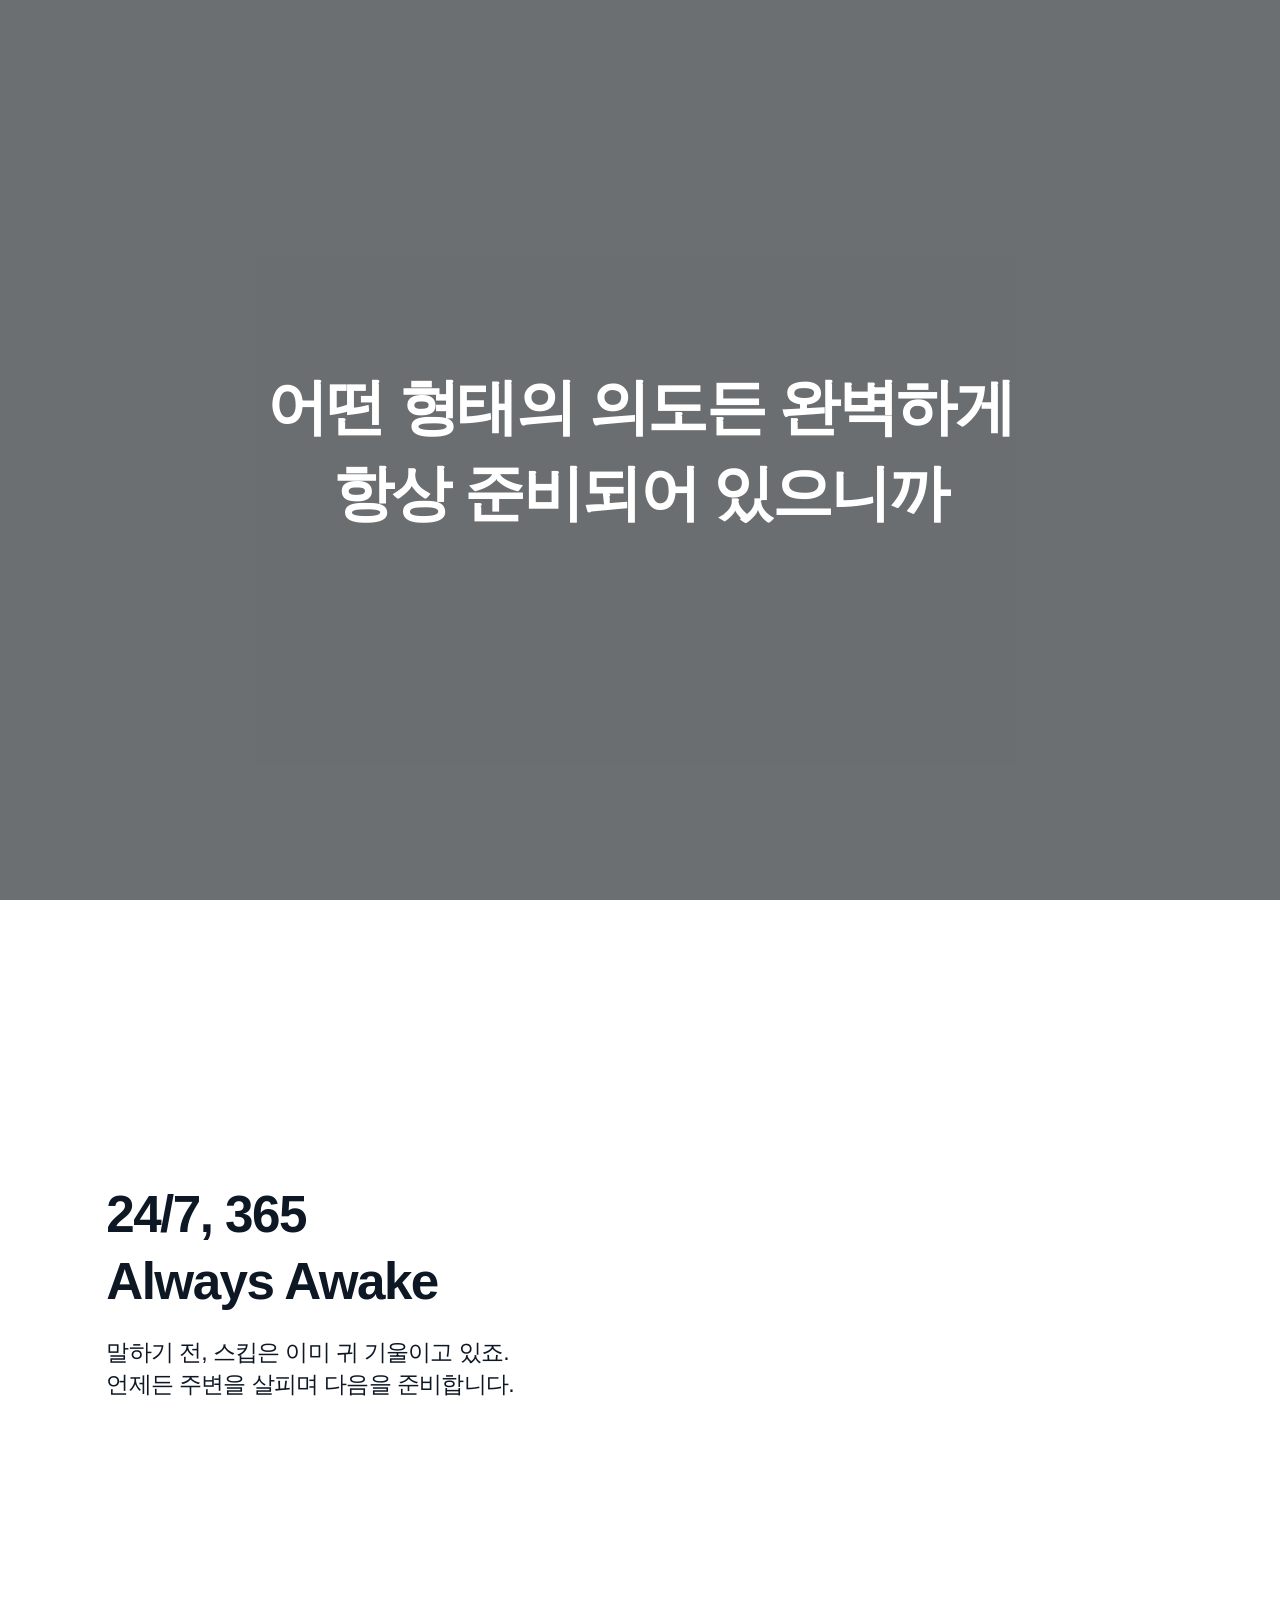
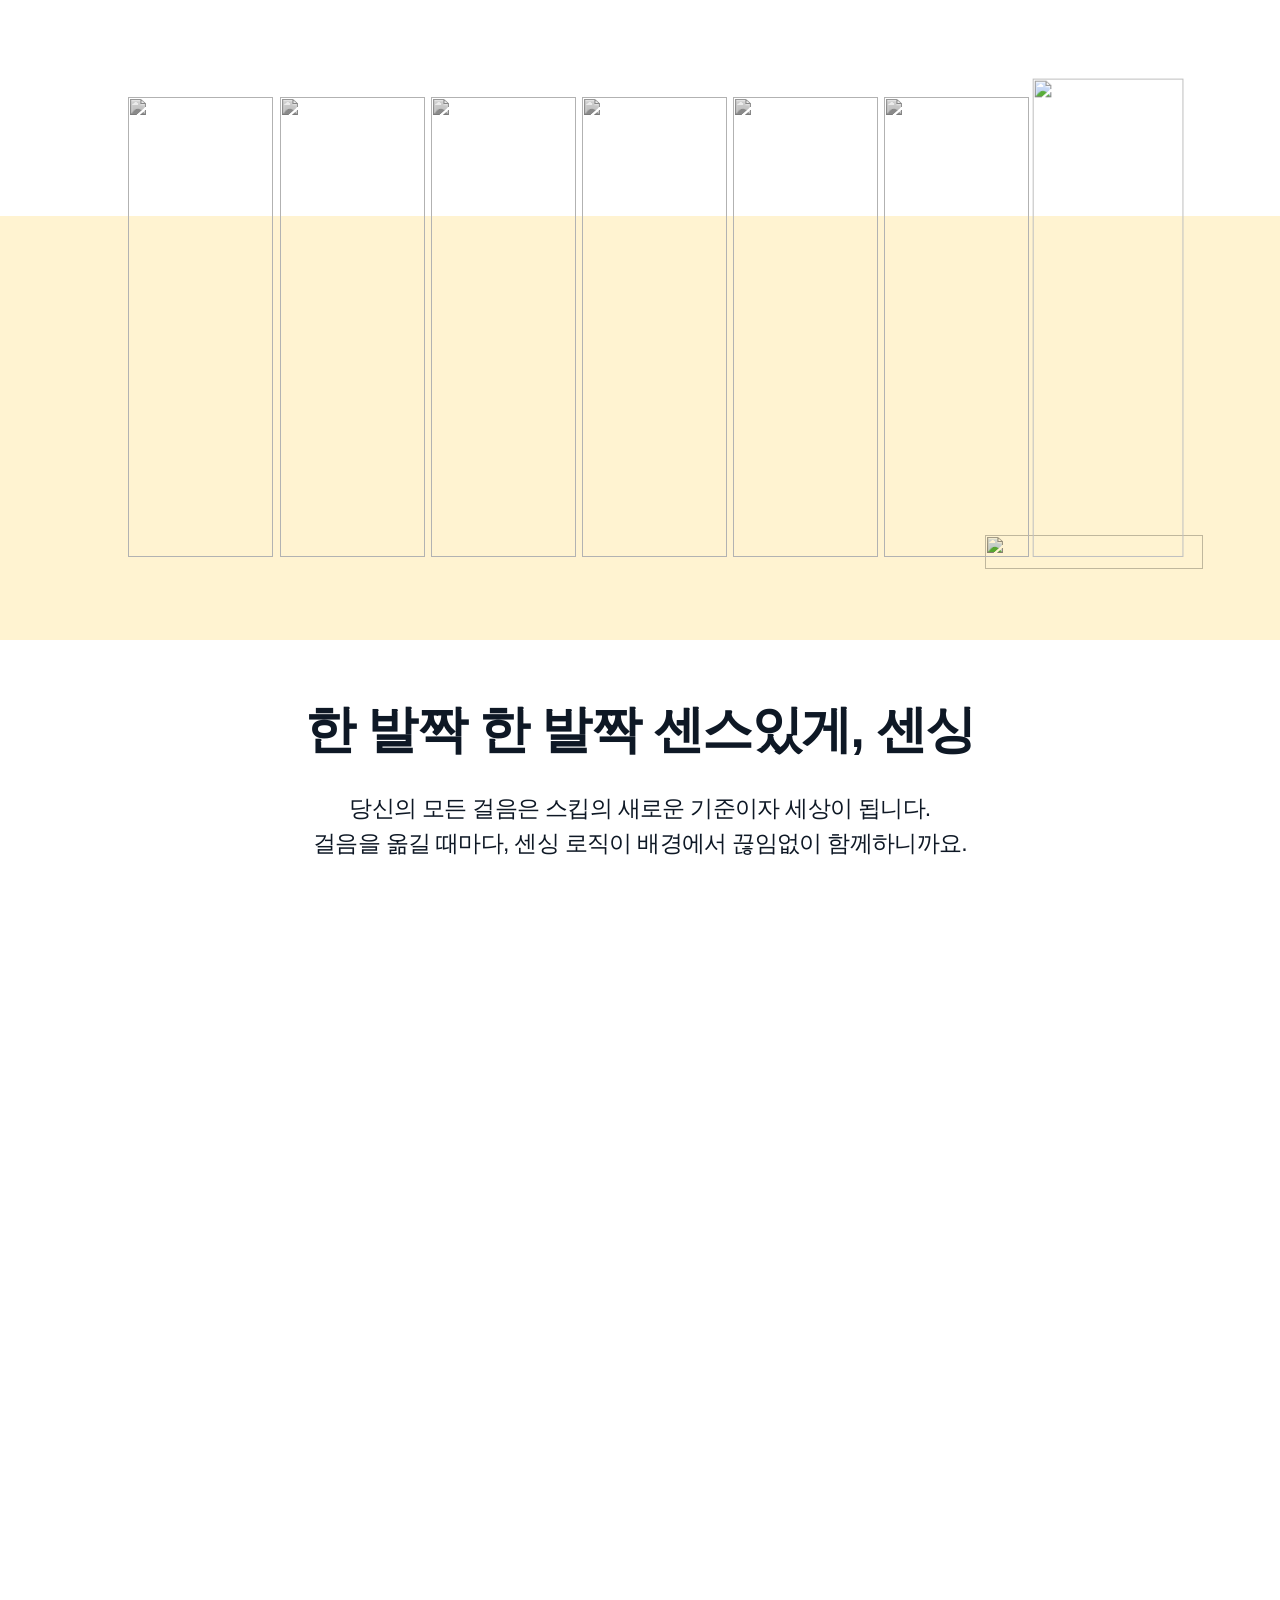
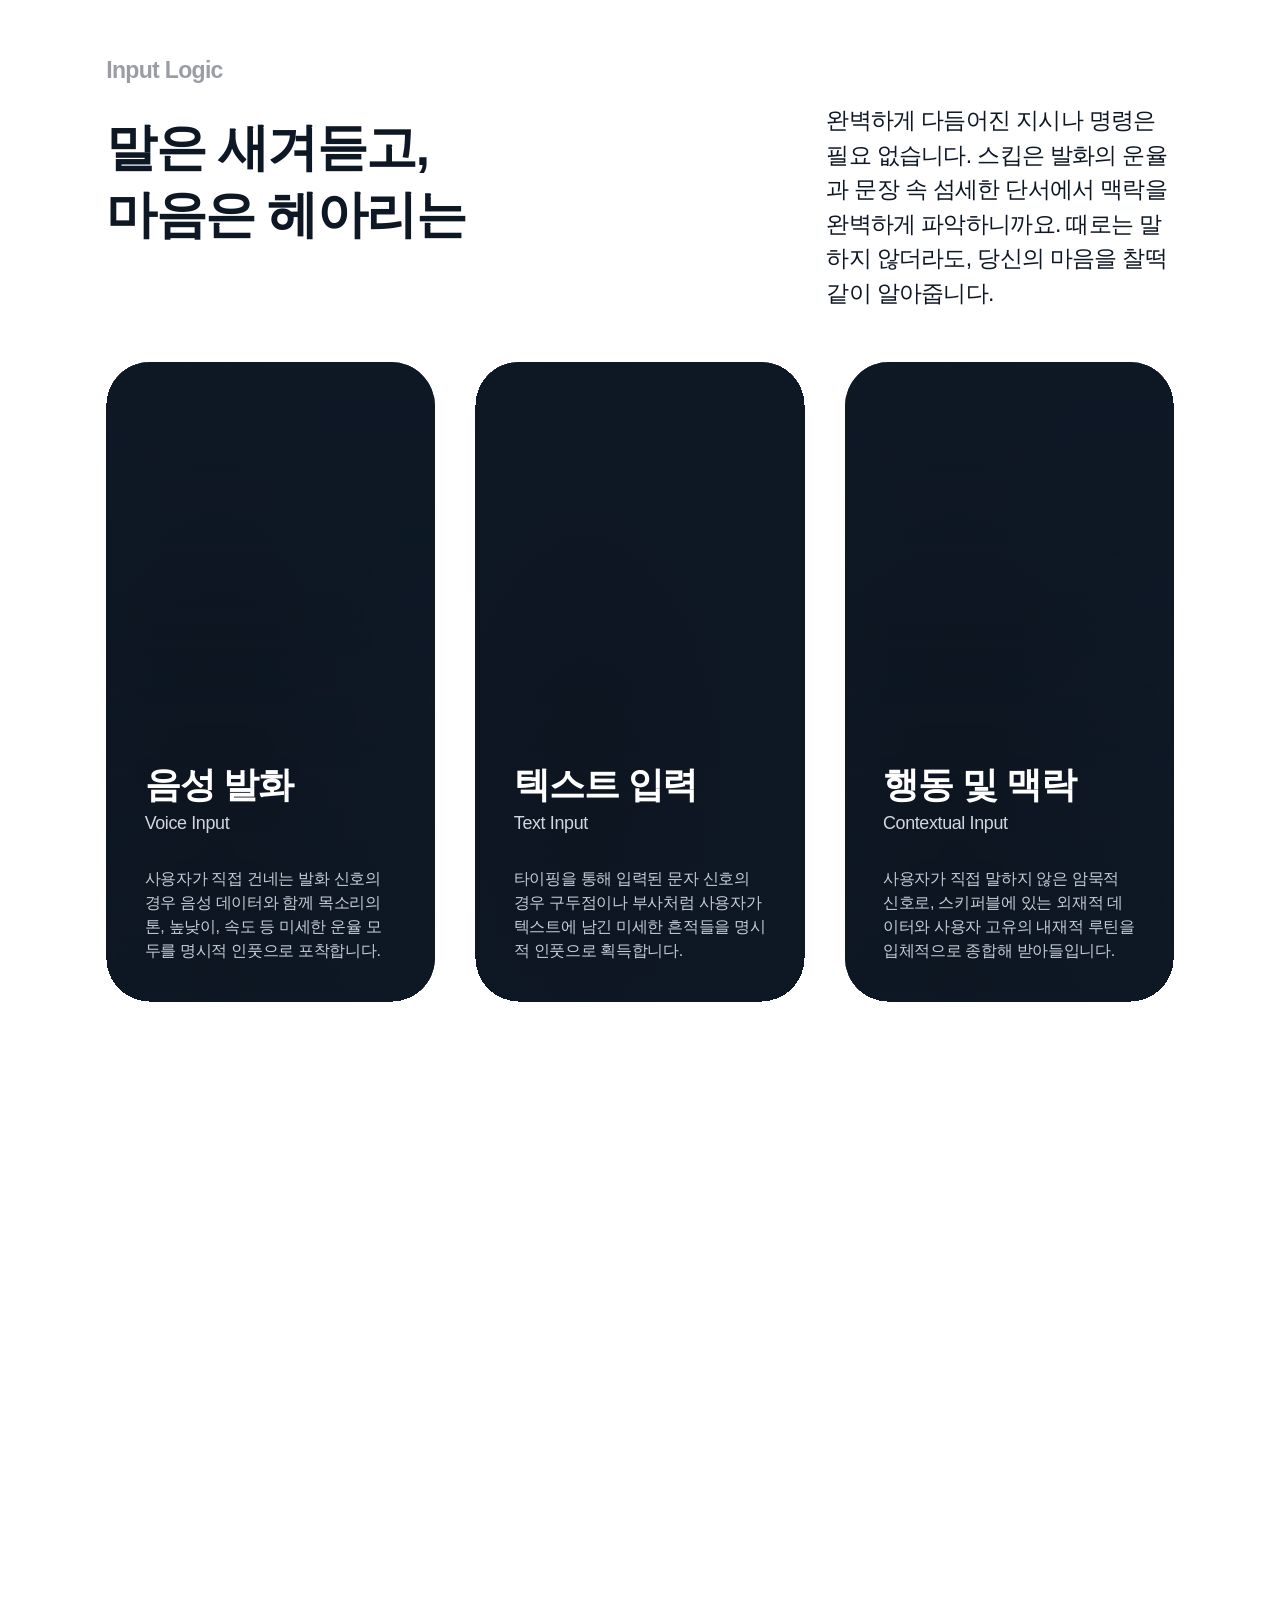
==== public/pages/saegyeodeutda.html @ e069c17d "Make footer headline semibold" ====
<!DOCTYPE html>
<html lang="ko">
<head>
  <meta charset="UTF-8" />
  <meta name="viewport" content="width=device-width, initial-scale=1.0" />
  <title>새겨듣다 — Skeep Intelligence System™</title>
  <link href="https://cdn.jsdelivr.net/npm/pretendard@1.3.9/dist/web/static/pretendard.css" rel="stylesheet" />
  <link href="https://fonts.googleapis.com/css2?family=Bebas+Neue&display=swap" rel="stylesheet" />
  <style>
    *, *::before, *::after { margin: 0; padding: 0; box-sizing: border-box; }
    html { scroll-behavior: smooth; }
    body {
      --edge-padding: clamp(24px, 8.3vw, 160px);
      background: #fff; color: #0e1825;
      font-family: 'Pretendard', 'Apple SD Gothic Neo', sans-serif;
      -webkit-font-smoothing: antialiased; overflow-x: hidden;
    }
    p { margin: 0; }

    .fi { opacity: 0; transform: translateY(28px); transition: opacity .65s ease, transform .65s ease; }
    .fi.vis { opacity: 1; transform: none; }
    .d1{transition-delay:.08s}.d2{transition-delay:.16s}.d3{transition-delay:.24s}
    .d4{transition-delay:.32s}.d5{transition-delay:.40s}.d6{transition-delay:.48s}
    .dd2{transition-delay:.30s}.dd3{transition-delay:.60s}

    /* ── SENSING DETAIL ── */
    .sd-section {
      width: 100%;
      padding: clamp(56px, 8vw, 116px) var(--edge-padding);
      background: #fff;
    }
    .sd-section.sd-bg-grad {
      background: #fff;
    }
    .sd-section.sd-bg-deep {
      background: #fff;
    }
    .sd-card-section {
      padding-top: clamp(56px, 8vw, 116px);
      padding-bottom: clamp(56px, 8vw, 116px);
    }
    /* The summary text section right above already has its own bottom
       padding, so stacking this section's top padding on top of it left an
       oversized gap between the description and the cards. Collapse both
       into a single, smaller controlled gap instead. */
    .sd-bg-grad + .sd-card-section {
      padding-top: 0;
    }
    .sd-bg-grad:has(+ .sd-card-section) {
      padding-bottom: clamp(32px, 4vw, 64px);
    }
    .sd-hero + .sd-section {
      margin-top: 180px;
    }
    .sd-hero {
      height: 100vh;
      position: relative;
      display: flex;
      align-items: center;
      justify-content: center;
      text-align: center;
      overflow: hidden;
    }
    .sd-hero-bg {
      position: absolute;
      inset: 0;
      z-index: 0;
      overflow: hidden;
      /* fill the viewport responsively (cover) with a matching grey fallback */
      background-color: #b9bec3;
      background-image: url("assets/sensing-hero-people-3.png");
      background-size: cover;
      background-position: center center;
      background-repeat: no-repeat;
    }
    .sd-hero-bg video {
      position: absolute;
      inset: 0;
      width: 100%;
      height: 100%;
      object-fit: cover;
      opacity: 0;
      transform: scale(1.08);
      transition: opacity 1.1s ease, transform 1.4s ease-out;
    }
    .sd-hero-bg video.active {
      opacity: 1;
      transform: scale(1);
    }
    .sd-hero-dim {
      position: absolute;
      inset: 0;
      background: rgba(0, 0, 0, 0.42);
      z-index: 1;
    }
    .sd-hero h1 {
      position: relative;
      z-index: 2;
      font-size: clamp(32px,4.8vw,72px);
      font-weight: 600;
      line-height: 1.4;
      letter-spacing: -0.04em;
      max-width: 1220px;
      word-break: keep-all;
      color: #ffffff;
    }
    .sd-intro {
      display: flex;
      flex-direction: column;
      gap: 52px;
    }
    .sd-copy-block {
      display: flex;
      flex-direction: column;
      gap: clamp(12px, 1.6vw, 28px);
      max-width: 760px;
    }
    .sd-title {
      font-size: clamp(24px,4vw,54px);
      font-weight: 600;
      line-height: 1.3;
      letter-spacing: -0.03em;
    }
    .sd-body {
      font-size: clamp(14px,1.8vw,24px);
      font-weight: 400;
      line-height: 1.4;
      letter-spacing: -0.03em;
      color: #0e1825;
    }
    .sd-pill-row {
      width: 100%;
    }
    .sd-pill-row video {
      width: 100%;
      height: auto;
      display: block;
    }
    .sd-pink { color: #ff076a; }
    .sd-sensing-scene {
      height: 800vh;
      position: relative;
      background: #fff;
      padding: 0;
      margin-top: 180px;
    }
    .sd-sensing-sticky {
      position: sticky;
      top: 0;
      height: 100vh;
      overflow: hidden;
      --sd-sensing-graphic-size: clamp(220px, 32vw, 370px);
    }
    .sd-sensing-layer {
      position: absolute;
      inset: 0;
      display: flex;
      align-items: center;
      justify-content: space-between;
      padding: 0 clamp(24px, 5.4vw, 96px);
      gap: clamp(24px, 4vw, 72px);
      transition:
        opacity .76s cubic-bezier(.22, 1, .36, 1),
        transform .86s cubic-bezier(.22, 1, .36, 1);
      will-change: opacity, transform;
    }
    .sd-sensing-primary {
      transition:
        opacity 1s ease,
        transform .86s cubic-bezier(.22, 1, .36, 1);
    }
    .sd-sensing-primary {
      opacity: 0;   /* revealed with a fade once the section scrolls into view (JS) */
    }
    .sd-sensing-detail {
      opacity: 0;
      transform: translateY(42px);
      background: linear-gradient(180deg, #fff 0%, #F4F8FC 100%);
    }
    .sd-sensing-detail .sd-two-col {
      width: 100%;
      align-items: center;
      flex-direction: row;
      min-width: 0;
    }
    .sd-sensing-detail .sd-visual-round,
    .sd-sensing-detail .sd-text-right h2,
    .sd-sensing-detail .sd-text-right p {
      opacity: 0;
      will-change: opacity, transform;
    }
    .sd-compass {
      width: var(--sd-sensing-graphic-size);
      height: var(--sd-sensing-graphic-size);
      max-height: min(60vh, var(--sd-sensing-graphic-size));
      object-fit: contain;
      flex: 0 1 var(--sd-sensing-graphic-size);
      min-width: 0;
      transform-origin: center center;
      transition:
        opacity .82s cubic-bezier(.22, 1, .36, 1),
        transform 1.35s cubic-bezier(.16, 1, .3, 1),
        scale .72s cubic-bezier(.22, 1, .36, 1);
      will-change: opacity, transform, scale;
    }
    .sd-sensing-text {
      flex: 1 1 0;
      max-width: 1047px;
      min-width: 0;
      display: flex;
      flex-direction: column;
      align-items: flex-end;
      text-align: right;
      padding-left: 0;
      transition: transform .72s cubic-bezier(.22, 1, .36, 1);
      will-change: transform;
    }
    .sd-sensing-title {
      font-size: clamp(32px,4.8vw,72px);
      line-height: 1.4;
      font-weight: 600;
      letter-spacing: -0.04em;
      white-space: nowrap;
      max-width: 100%;
      color: #0e1825;
      transition:
        font-size .72s cubic-bezier(.22, 1, .36, 1),
        color .72s cubic-bezier(.22, 1, .36, 1);
      will-change: font-size;
    }
    .sd-caption-scroll {
      font-size: clamp(22px,3.6vw,48px);
      line-height: 1.4;
      font-weight: 600;
      letter-spacing: -0.03em;
      color: #0e1825;
      opacity: 0;
      transform: translateY(16px);
      margin-top: 34px;
      white-space: nowrap;
      transition:
        opacity .72s cubic-bezier(.22, 1, .36, 1),
        transform .72s cubic-bezier(.22, 1, .36, 1);
      will-change: opacity, transform;
    }
    .sd-scroll-cards {
      display: flex;
      align-items: center;
      align-self: stretch;
      justify-content: flex-end;
      gap: clamp(12px, 1.6vw, 28px);
      margin-top: clamp(28px, 4vw, 58px);
      opacity: 0;
      transform: translateY(28px);
      transition:
        opacity .72s cubic-bezier(.22, 1, .36, 1),
        transform .72s cubic-bezier(.22, 1, .36, 1);
      will-change: opacity, transform;
    }
    .sd-scroll-card {
      flex: 0 1 296px;
      min-width: 0;
      height: clamp(96px, 10.4vw, 142px);
      border-radius: clamp(14px, 1.5vw, 22.4px);
      padding: clamp(14px, 1.8vw, 24px);
      background: #ebf0f5;
    }
    .sd-scroll-card p {
      font-size: clamp(13px, 1.6vw, 23.333px);
      font-weight: 600;
      line-height: 1.3;
      letter-spacing: -1.1667px;
      background: linear-gradient(180deg, #3b0018 0%, #4b5869 100%);
      -webkit-background-clip: text;
      -webkit-text-fill-color: transparent;
      background-clip: text;
      margin: 0;
    }
    .sd-two-col {
      display: flex;
      align-items: flex-start;
      justify-content: space-between;
      gap: clamp(48px, 7vw, 120px);
    }
    .sd-visual-round {
      width: var(--sd-sensing-graphic-size);
      height: var(--sd-sensing-graphic-size);
      object-fit: contain;
      flex-shrink: 0;
    }
    .sd-orbit-visual {
      position: relative;
      width: var(--sd-sensing-graphic-size);
      height: var(--sd-sensing-graphic-size);
      flex: 0 1 var(--sd-sensing-graphic-size);
      min-width: 0;
      transition: transform .9s cubic-bezier(.22, 1, .36, 1);
      will-change: transform;
    }
    .sd-orbit-visual img {
      width: 100%;
      height: 100%;
      object-fit: contain;
      transform-origin: center center;
      transition:
        opacity .82s cubic-bezier(.22, 1, .36, 1),
        transform 1.35s cubic-bezier(.16, 1, .3, 1);
      will-change: opacity, transform;
    }
    .sd-orbit-radar,
    .sd-orbit-main-clock {
      position: absolute;
      inset: 0;
    }
    .sd-orbit-main-clock {
      opacity: 0;
    }
    .sd-orbit-trail {
      position: absolute;
      inset: 0;
      opacity: 0;
      transition: opacity .95s cubic-bezier(.22, 1, .36, 1);
      will-change: opacity, transform;
    }
    .sd-orbit-trail img {
      position: absolute;
      inset: 0;
    }
    .sd-text-right {
      flex: 1 1 0;
      max-width: 1047px;
      min-width: 0;
      text-align: right;
      display: flex;
      flex-direction: column;
      gap: clamp(12px, 1.6vw, 28px);
      will-change: transform;
    }
    .sd-text-right h2 {
      font-size: clamp(24px,4vw,54px);
      font-weight: 600;
      line-height: 1.3;
      letter-spacing: -0.03em;
      transition:
        opacity .62s cubic-bezier(.22, 1, .36, 1),
        transform .62s cubic-bezier(.22, 1, .36, 1);
    }
    .sd-text-right p:not(.sd-scene-eyebrow) {
      font-size: clamp(14px,1.8vw,24px);
      line-height: 1.5;
      letter-spacing: -0.03em;
      transition:
        opacity .62s cubic-bezier(.22, 1, .36, 1),
        transform .62s cubic-bezier(.22, 1, .36, 1);
    }
    .sd-clock-row {
      display: flex;
      align-items: center;
      justify-content: space-between;
      gap: 40px;
    }
    .sd-clock-row img {
      width: var(--sd-sensing-graphic-size);
      height: var(--sd-sensing-graphic-size);
      object-fit: contain;
    }
    .sd-clock-row img:nth-child(2) { opacity: .8; }
    .sd-clock-row img:nth-child(3) { opacity: .6; }
    .sd-clock-row img:nth-child(4) { opacity: .4; }
    .sd-tick {
      display: flex;
      align-items: center;
      justify-content: space-between;
      gap: 64px;
      width: calc(100% - 240px);
      opacity: 0;
      transform: translateY(72px);
      transition:
        opacity .72s cubic-bezier(.22, 1, .36, 1),
        transform .82s cubic-bezier(.22, 1, .36, 1);
      will-change: opacity, transform;
    }
    .sd-tick h2 {
      font-size: clamp(32px,4.8vw,72px);
      font-weight: 600;
      line-height: 1.4;
      letter-spacing: -0.04em;
      white-space: nowrap;
      color: #0e1825;
    }
    .sd-tick h2 span { color: rgba(14, 24, 37, 0.26); }
    .sd-tick-left {
      display: flex;
      flex-direction: column;
      gap: 4px;
    }
    .sd-tick > p {
      max-width: 760px;
      text-align: right;
      font-size: clamp(14px,1.8vw,24px);
      line-height: 1.5;
      letter-spacing: -0.03em;
    }
    .sd-scene-eyebrow {
      font-size: clamp(32px, 4.5vw, 48px);
      font-weight: 600;
      line-height: 1.4;
      letter-spacing: -0.04em;
      color: rgb(216, 221, 226);
      transition:
        opacity .62s cubic-bezier(.22, 1, .36, 1),
        transform .62s cubic-bezier(.22, 1, .36, 1);
      will-change: opacity, transform;
    }
    .sd-sensing-tick {
      position: absolute;
      left: clamp(24px, 8.3vw, 120px);
      right: clamp(24px, 8.3vw, 120px);
      bottom: clamp(48px, 6.5vw, 96px);
    }
    .sd-walk-scene {
      height: 500vh;
      position: relative;
      background: #fff;
      margin-top: 160px;
      margin-bottom: 160px;
    }
    .sd-walk-sticky {
      position: sticky;
      top: 0;
      height: 100vh;
      display: flex;
      align-items: center;
      justify-content: center;
      background: #fff;
      overflow: hidden;
    }
    .sd-walk-content {
      display: flex;
      flex-direction: column;
      align-items: center;
      gap: 140px;
      width: 100%;
      position: relative;
      transition: gap .85s cubic-bezier(.22, 1, .36, 1);
    }
    .sd-walk-row {
      display: flex;
      align-items: flex-end;
      justify-content: center;
      width: min(calc(100% - 180px), 1800px);
      height: 460px;
      position: relative;
      gap: clamp(24px, 2.7vw, 56px);
      padding-inline: clamp(24px, 3vw, 56px);
      box-sizing: border-box;
      isolation: isolate;
    }
    /* full-bleed band behind the people; becomes a rounded blue card at the Input Logic step */
    .sd-walk-box {
      position: absolute;
      z-index: 0;
      left: 50%;
      bottom: -18%;
      transform: translateX(-50%);
      width: 100vw;
      height: 92%;
      background: #FFF3D1;
      border-radius: 0;
      pointer-events: none;
      transition: background .7s ease,
        width .85s cubic-bezier(.22, 1, .36, 1),
        height .85s cubic-bezier(.22, 1, .36, 1),
        bottom .85s cubic-bezier(.22, 1, .36, 1),
        left .85s cubic-bezier(.22, 1, .36, 1),
        border-radius .85s cubic-bezier(.22, 1, .36, 1),
        transform .85s cubic-bezier(.22, 1, .36, 1);
    }
    /* pink gradient sits on a crossfading ::after layer so the yellow→pink change
       eases in (CSS can't transition a gradient background directly) */
    .sd-walk-box::after {
      content: "";
      position: absolute;
      inset: 0;
      border-radius: inherit;
      background: linear-gradient(90deg, #FF0B6C 0%, #FF61A0 100%);
      opacity: 0;
      transition: opacity .8s ease;
      pointer-events: none;
    }
    .sd-walk-scene.is-pre-final .sd-walk-box::after,
    .sd-walk-scene.is-final .sd-walk-box::after {
      opacity: 1;
      transition-delay: .6s;
    }
    /* the row is slid right by translateX in .is-pre-final; center the box on the
       person + "Input Logic" group (which sits left-of-row-center) so it wraps them */
    .sd-walk-scene.is-pre-final .sd-walk-box,
    .sd-walk-scene.is-final .sd-walk-box {
      width: min(900px, 63vw);
      height: clamp(320px, 44vh, 460px);
      bottom: calc(50% - 95px);
      left: calc(50% - clamp(220px, 17.2vw, 340px));
      border-radius: clamp(24px, 2.5vw, 40px);
      transform: translate(-50%, 50%);
      transition-delay: .6s;
    }
    .sd-walk-person {
      flex: 0 1 clamp(145px, 9.5vw, 195px);
      width: clamp(145px, 9.5vw, 195px);
      min-width: 0;
      height: 100%;
      object-fit: contain;
      object-position: bottom center;
      overflow: visible;
      display: block;
      position: relative;
      z-index: 2;
      filter: grayscale(1) saturate(.12) brightness(.94) contrast(.96);
      opacity: 1;
      transition:
        filter 0.55s ease,
        transform .85s cubic-bezier(.22, 1, .36, 1),
        opacity .7s ease,
        left .85s cubic-bezier(.22, 1, .36, 1),
        top .85s cubic-bezier(.22, 1, .36, 1),
        width .85s cubic-bezier(.22, 1, .36, 1),
        height .85s cubic-bezier(.22, 1, .36, 1);
      transform-origin: bottom center;
    }
    .sd-walk-scene.is-final .sd-walk-content {
      gap: 0;
    }
    .sd-walk-scene.is-final .sd-walk-row {
      width: 100%;
      height: 100vh;
      padding-inline: 0;
      gap: 0;
      align-items: center;
    }
    .sd-walk-scene.is-pre-final .sd-walk-person:not(.is-walk-final-person) {
      opacity: 0;
      transform: scale(.98);
      pointer-events: none;
    }
    .sd-walk-scene.is-final .sd-walk-person:not(.is-walk-final-person) {
      opacity: 0;
      transform: translateY(12px) scale(.98);
      pointer-events: none;
    }
    .sd-walk-scene.is-final .sd-walk-person.is-walk-final-person {
      position: absolute;
      left: calc(50% - clamp(300px, 21vw, 440px));
      top: 50%;
      width: clamp(92px, 7.2vw, 148px);
      height: auto;
      opacity: 1;
      filter: grayscale(0);
      transform: translate(-50%, -50%) scale(1) !important;
    }
    .sd-walk-shadow {
      position: absolute;
      bottom: -12px;
      width: 218px;
      height: 34px;
      z-index: 1;
      mix-blend-mode: multiply;
      pointer-events: none;
      transition: left 0.35s ease, opacity .55s ease;
      transform: translateX(-50%);
    }
    .sd-walk-scene.is-final .sd-walk-shadow {
      opacity: 0;
    }
    .sd-walk-scene.is-pre-final .sd-walk-shadow {
      opacity: 0;
    }
    .sd-walk-caption {
      text-align: center;
      padding-top: 0;
      transition: opacity .55s ease, transform .55s ease;
    }
    .sd-walk-scene.is-pre-final .sd-walk-caption {
      opacity: 0;
      transform: none;
      pointer-events: none;
    }
    .sd-walk-scene.is-final .sd-walk-caption {
      position: absolute;
      opacity: 0;
      transform: none;
      pointer-events: none;
    }
    .sd-walk-final-title {
      position: absolute;
      left: calc(50% - clamp(460px, 23vw, 640px));
      top: calc(50% + 80px);
      transform: translateY(-50%) translateX(32px);
      display: block;
      opacity: 0;
      font-size: clamp(56px, 6.1vw, 120px);
      line-height: 1.05;
      font-weight: 500;
      letter-spacing: -0.05em;
      color: #fff;
      white-space: nowrap;
      pointer-events: none;
      transition: opacity .85s ease, transform .85s cubic-bezier(.22, 1, .36, 1);
    }
    .sd-walk-scene.is-final-moving .sd-walk-content,
    .sd-walk-scene.is-final .sd-walk-content {
      gap: 0;
    }
    .sd-walk-scene.is-final-moving .sd-walk-row,
    .sd-walk-scene.is-final .sd-walk-row {
      width: 100%;
      height: 100vh;
      padding-inline: 0;
      gap: 0;
      align-items: center;
    }
    .sd-walk-scene.is-final-moving .sd-walk-person:not(.is-walk-final-person) {
      opacity: 0;
      transform: scale(.98);
      pointer-events: none;
    }
    .sd-walk-scene.is-pre-final .sd-walk-final-title {
      opacity: 1;
      transform: translateY(-50%) translateX(0);
      transition-delay: .7s;
    }
    /* final: slide the whole person + "Input Logic" group to screen center */
    .sd-walk-scene.is-pre-final .sd-walk-row {
      transform: translateX(clamp(200px, 17vw, 340px));
      transition-delay: .6s;
    }
    .sd-walk-row { transition: transform .9s cubic-bezier(.22, 1, .36, 1); }
    @media (max-width: 900px) {
      .sd-walk-content { gap: 92px; }
      .sd-walk-row {
        width: min(calc(100% - 56px), 1200px);
        height: 360px;
        gap: 12px;
        padding-inline: 14px;
      }
      .sd-walk-person {
        flex-basis: clamp(72px, 11.5vw, 104px);
        width: clamp(72px, 11.5vw, 104px);
      }
      .sd-walk-scene.is-final .sd-walk-person.is-walk-final-person {
        left: calc(50% - clamp(150px, 24vw, 230px));
        width: clamp(74px, 10vw, 104px);
      }
      .sd-walk-final-title {
        left: calc(50% - clamp(50px, 7vw, 86px));
        font-size: clamp(44px, 9vw, 78px);
      }
    }
    .sd-walk-caption h2 {
      font-size: clamp(24px,4vw,54px);
      line-height: 1.3;
      font-weight: 600;
      letter-spacing: -0.03em;
    }
    .sd-walk-caption p {
      margin-top: 28px;
      font-size: clamp(14px,1.8vw,24px);
      line-height: 1.5;
      letter-spacing: -0.03em;
    }
    .sd-input-summary {
      display: grid;
      grid-template-columns: 365px 1fr;
      gap: 355px;
      align-items: start;
    }
    .sd-input-title-stack {
      display: flex;
      flex-direction: column;
      gap: 28px;
    }
    .sd-input-kicker {
      font-size: clamp(18px,2.2vw,32px);
      line-height: 1.3;
      font-weight: 600;
      letter-spacing: -0.03em;
      color: rgba(14, 24, 37, .42);
    }
    .sd-input-summary h2 {
      font-size: clamp(24px,4vw,54px);
      line-height: 1.3;
      letter-spacing: -0.03em; font-weight: 600;}
    .sd-input-summary p {
      font-size: clamp(14px,1.8vw,24px);
      line-height: 1.5;
      letter-spacing: -0.03em;
      margin-top: clamp(42px, 4.8vw, 86px);
    }
    .sd-input-summary > p {
      margin-top: clamp(112px, 7vw, 150px);
    }
    .sd-card-list {
      display: grid;
      grid-template-columns: repeat(3, 1fr);
      gap: 40px;
      height: 640px;
      align-items: stretch;
    }
    .sd-info-card {
      border-radius: 44px;
      overflow: hidden;
      position: relative;
      background: #0E1825;
      height: 100%;
      isolation: isolate;
      transform: translateZ(0);
      clip-path: inset(0 round 44px);
    }
    .sd-card-img {
      position: absolute;
      inset: -2px;
      overflow: hidden;
      border-radius: inherit;
      z-index: 0;
    }
    .sd-card-img img {
      display: block;
      width: 100%;
      height: 100%;
      object-fit: cover;
      object-position: center center;
      transform: scale(1.035);
    }
    .sd-info-card:nth-child(1) .sd-card-img img { object-position: 66% center; }
    .sd-info-card:nth-child(3) .sd-card-img img { object-position: 54% center; }
    .sd-card-img::after {
      content: "";
      position: absolute;
      inset: 0;
      pointer-events: none;
      background:
        linear-gradient(180deg, rgba(14, 24, 37, .76) 0%, rgba(14, 24, 37, .64) 42%, rgba(14, 24, 37, .88) 100%),
        radial-gradient(ellipse at 34% 88%, rgba(0, 0, 0, .62) 0%, rgba(0, 0, 0, .30) 35%, rgba(0, 0, 0, 0) 76%);
    }
    .sd-card-glow {
      position: absolute;
      left: -20%;
      bottom: -25%;
      width: 100%;
      height: 100%;
      background: radial-gradient(circle, rgba(255,7,106,.55) 0%, rgba(255,7,106,0) 70%);
      pointer-events: none;
      z-index: 1;
      display: none;
    }
    .sd-card-text {
      position: absolute;
      left: 0;
      right: 0;
      bottom: 0;
      padding: clamp(20px, 3vw, 40px);
      display: flex;
      flex-direction: column;
      gap: clamp(16px, 2.5vw, 40px);
      z-index: 2;
    }
    .sd-card-text h3 {
      margin: 0;
      font-size: clamp(20px,2.85vw,52px);
      line-height: 1.3;
      font-weight: 600;
      letter-spacing: -0.03em;
      color: #fff;
    }
    .sd-card-text h3 span {
      display: block;
      font-size: clamp(12px,1.4vw,24px);
      font-weight: 500;
      color: #D0D7E0;
      letter-spacing: -0.02em;
      margin-top: 4px;
    }
    .sd-card-text p {
      margin: 0;
      font-size: clamp(12px,1.25vw,21px);
      line-height: 1.5;
      font-weight: 500;
      color: #C4CCD7;
      letter-spacing: -0.02em;
    }
    .input-hero-scroll {
      position: relative;
      height: 150vh;
      margin-top: clamp(640px, 75vh, 1120px);
    }
    .sd-summary-hero {
      width: 100%;
      height: 100vh;
      padding: 0 var(--edge-padding);
      background: #F4F8FC;
      display: flex;
      flex-direction: column;
      align-items: center;
      justify-content: center;
      text-align: center;
      gap: clamp(12px, 1.6vw, 22px);
      overflow: hidden;
      position: sticky;
      top: 0;
    }
    .sd-summary-hero-video {
      position: absolute;
      inset: 0;
      width: 100%;
      height: 100%;
      object-fit: cover;
      z-index: 0;
      pointer-events: none;
    }
    .sd-summary-hero::before {
      content: "";
      position: absolute;
      left: 50%;
      top: 50%;
      z-index: 1;
      width: min(1080px, 78vw);
      height: min(420px, 42vh);
      border-radius: 50%;
      background: rgba(255, 255, 255, .72);
      filter: blur(76px);
      transform: translate(-50%, -50%);
      pointer-events: none;
    }
    .sd-summary-hero-label,
    .sd-summary-hero-body { position: relative; z-index: 2; }
    .sd-summary-hero.sd-summary-dissolve {
      opacity: 0;
      transform: none;
      transition: opacity 1s ease;
    }
    .sd-summary-hero.sd-summary-dissolve.vis {
      opacity: 1;
      transform: none;
    }
    .sd-summary-hero-label {
      color: rgba(14,24,37,.72);
      font-size: clamp(18px,2.2vw,32px);
      font-weight: 600;
      line-height: 1.3;
      letter-spacing: -0.03em;
    }
    .sd-summary-hero-body {
      display: flex;
      flex-direction: column;
      align-items: center;
      gap: clamp(16px, 2vw, 28px);
      max-width: 900px;
    }
    .sd-summary-hero h2 {
      color: #0e1825;
      font-size: clamp(28px,4.5vw,60px);
      font-weight: 700;
      line-height: 1.5;
      letter-spacing: -0.03em;
    }
    .sd-summary-hero p {
      color: rgba(14,24,37,.82);
      font-size: clamp(14px,1.8vw,24px);
      font-weight: 400;
      line-height: 1.5;
      letter-spacing: -0.03em;
      max-width: 620px;
    }
    .sd-flow-scroll {
      height: 270vh;
      margin: 160px 0;
      padding: 120px 0;
      position: relative;
      background: #fff;
    }
    .sd-flow-fadein { opacity: 0; transform: translateY(28px); transition: opacity .85s ease, transform .85s ease; }
    .sd-flow-fadein.vis { opacity: 1; transform: none; }
    .sd-flow-reveal-mark { position: absolute; top: 35vh; left: 0; width: 1px; height: 1px; pointer-events: none; }
    .sd-flow-panel {
      --sd-flow-scale: 1;
      --flow-blur: 0px;
      --flow-opacity: 1;
      --flow-break: 0;
      --flow-overlay: 0;
      --flow-pause: 0;
      --flow-active-opacity: 1;
      --flow-pause-blur: 0px;
      --flow-pause-in-blur: 12px;
      width: min(calc(100% - 80px), 1480px);
      height: calc(336px * var(--sd-flow-scale));
      margin: 0 auto;
      border-radius: 32px;
      background: #0E1825;
      transition: background .8s ease;
      position: sticky;
      top: 50%;
      transform: translateY(-50%);
      overflow: hidden;
    }
    .sd-flow-canvas {
      position: absolute;
      left: 0;
      top: 0;
      width: 1760px;
      height: 336px;
      transform: scale(var(--sd-flow-scale));
      transform-origin: top left;
      opacity: var(--flow-active-opacity);
      filter: blur(var(--flow-pause-blur));
      transition: opacity .28s ease, filter .28s ease;
      z-index: 1;
    }
    .sd-flow-side,
    .sd-flow-cards {
      position: relative;
      z-index: 1;
      filter: grayscale(var(--flow-break)) blur(var(--flow-blur)) contrast(calc(1 + var(--flow-break) * .35));
      opacity: var(--flow-opacity);
      will-change: filter, opacity;
      transition: filter .28s ease, opacity .28s ease;
    }
    .sd-flow-panel::after {
      content: "";
      position: absolute;
      inset: 0;
      border-radius: inherit;
      pointer-events: none;
      z-index: 2;
      opacity: var(--flow-overlay);
      background:
        linear-gradient(180deg, rgba(255,255,255,.08) 0%, rgba(255,255,255,.26) 100%),
        rgba(126, 130, 134, .46);
      backdrop-filter: grayscale(1) blur(18px);
      transition: opacity 1s ease;
    }
    .sd-flow-panel.is-flow-blurred {
      --flow-blur: 90px;
      --flow-opacity: .25;
      --flow-break: 1;
      --flow-overlay: .92;
      --flow-active-opacity: 0;
      --flow-pause-blur: 48px;
    }
    .sd-flow-panel.is-paused {
      --flow-pause: 1;
      --flow-active-opacity: 0;
      --flow-pause-blur: 16px;
      --flow-pause-in-blur: 0px;
    }
    .sd-flow-pause-state,
    .sd-flow-time-state {
      position: absolute;
      left: 0;
      top: 0;
      width: 1760px;
      height: 336px;
      z-index: 3;
      pointer-events: none;
      transform: scale(var(--sd-flow-scale));
      transform-origin: top left;
    }
    .sd-flow-pause-state {
      display: flex;
      align-items: center;
      justify-content: center;
      border-radius: 32px;
      background: #0E1825;
      opacity: var(--flow-pause);
      filter: blur(var(--flow-pause-in-blur));
      transition: opacity .45s ease, filter .45s ease;
    }
    .sd-flow-pause-mark {
      width: 104px;
      height: 122px;
      display: flex;
      gap: 32px;
      justify-content: center;
      align-items: stretch;
    }
    .sd-flow-pause-mark::before,
    .sd-flow-pause-mark::after {
      content: "";
      width: 36px;
      border-radius: 4px;
      background: #ff076a;
    }
    .sd-flow-time-state {
      display: flex;
      flex-direction: column;
      align-items: center;
      justify-content: center;
      gap: 150px;
      opacity: 0;
      transition: opacity .5s ease;
    }
    .sd-flow-time-inner {
      display: flex;
      align-items: center;
      gap: 78px;
      transform: translateY(70px) scale(.96);
      transition: transform .72s cubic-bezier(.22,1,.36,1), gap .72s cubic-bezier(.22,1,.36,1);
    }
    .sd-flow-panel.is-time-visible .sd-flow-pause-state {
      opacity: 0;
      filter: blur(10px);
    }
    .sd-flow-panel.is-time-visible {
      background: transparent;
    }
    .sd-flow-panel.is-time-visible::after {
      opacity: 0;
    }
    .sd-flow-panel.is-time-visible .sd-flow-time-state {
      opacity: 1;
      transition-delay: .28s;
    }
    .sd-flow-panel.is-time-visible .sd-flow-time-inner {
      transform: translateY(0) scale(1);
      transition-delay: .28s;
    }
    .sd-flow-time-avatar {
      width: 240px;
      height: 240px;
      flex: 0 0 auto;
      opacity: 1;
      transition: opacity .35s ease;
    }
    .sd-flow-time-card {
      width: 1180px;
      height: 240px;
      border-radius: 44px;
      background: #EBF0F5;
      display: flex;
      align-items: center;
      justify-content: center;
      overflow: hidden;
      position: relative;
      transition: width .72s cubic-bezier(.22,1,.36,1), background .72s ease;
    }
    .sd-flow-rest-copy,
    .sd-flow-card-logic-copy {
      position: absolute;
      inset: 0;
      display: flex;
      align-items: center;
    }
    .sd-flow-rest-copy {
      justify-content: center;
      margin: 0;
      font-size: 80px;
      line-height: 1.5;
      letter-spacing: -3.2px;
      font-weight: 700;
      white-space: nowrap;
      color: #000;
      opacity: 1;
      transform: translateY(0);
      transition: opacity .42s ease, transform .42s ease;
    }
    .sd-flow-card-logic-copy {
      justify-content: center;
      margin: 0;
      font-size: 80px;
      line-height: 1.5;
      letter-spacing: -3.2px;
      font-weight: 700;
      white-space: nowrap;
      color: #000;
      opacity: 0;
      transform: translateY(28px);
      transition: opacity .55s ease, transform .55s cubic-bezier(.22,1,.36,1);
    }
    .sd-flow-logic-copy {
      position: absolute;
      left: 0;
      bottom: 54px;
      width: 1760px;
      display: flex;
      align-items: center;
      justify-content: flex-end;
      box-sizing: border-box;
      padding-left: 90px;
      padding-right: 90px;
      opacity: 0;
      transform: translateY(48px);
      transition: opacity .55s ease, transform .55s cubic-bezier(.22,1,.36,1);
    }
    .sd-flow-logic-korean {
      margin: 0;
      font-size: 72px;
      line-height: 1.3;
      letter-spacing: -2.16px;
      font-weight: 600;
      color: #000;
      text-align: right;
      white-space: nowrap;
      transition: opacity .55s ease, transform .55s cubic-bezier(.22,1,.36,1);
    }
    .sd-flow-time-card .sd-flow-card-logic-copy,
    .sd-flow-logic-copy {
      display: none;
    }
    .sd-pause-logic-standalone {
      background: #fff;
      padding-top: clamp(40px, 5vw, 72px);
      padding-bottom: clamp(24px, 3vw, 44px);
    }
    .sd-pause-logic-row {
      display: flex;
      align-items: center;
      justify-content: space-between;
      gap: clamp(48px, 8vw, 160px);
      min-height: clamp(180px, 18vw, 260px);
    }
    .sd-summary-section {
      padding-top: clamp(24px, 3.5vw, 52px);
    }
    .sd-pause-logic-en {
      font-size: clamp(48px, 5.6vw, 60pt);
      line-height: 1.05;
      letter-spacing: -0.055em;
      font-weight: 700;
      color: #000;
      white-space: nowrap;
    }
    .sd-pause-logic-ko {
      font-size: clamp(36px, 4.2vw, 48pt);
      line-height: 1.28;
      letter-spacing: -0.045em;
      font-weight: 600;
      color: #000;
      text-align: right;
      white-space: nowrap;
    }
    @media (max-width: 900px) {
      .sd-pause-logic-row {
        flex-direction: column;
        align-items: flex-start;
      }
      .sd-pause-logic-ko {
        text-align: left;
      }
    }
    .sd-flow-panel.is-logic-visible .sd-flow-time-inner {
      position: absolute;
      left: 0;
      bottom: 54px;
      width: 1760px;
      gap: 0;
      transform: translateY(0) scale(1);
      display: flex;
    }
    .sd-flow-panel.is-logic-visible .sd-flow-time-avatar {
      width: 240px;
      opacity: 0;
    }
    .sd-flow-panel.is-logic-visible .sd-flow-time-card {
      width: 1760px;
      margin-left: -240px;
      background: transparent;
    }
    .sd-flow-panel.is-logic-visible .sd-flow-rest-copy {
      opacity: 0;
      transform: translateY(-24px);
    }
    .sd-flow-panel.is-logic-visible .sd-flow-card-logic-copy {
      opacity: 1;
      transform: translateY(0);
      justify-content: flex-start;
      box-sizing: border-box;
      padding-left: 90px;
    }
    .sd-flow-panel.is-logic-visible .sd-flow-logic-copy {
      opacity: 1;
      transform: translateY(0);
      transition-delay: .18s;
    }
    .sd-flow-side {
      position: absolute;
      left: 43px;
      top: 41px;
      width: 213px;
    }
    .sd-flow-side .label {
      color: #ff076a;
      font-size: 18px;
      line-height: 1.5;
      margin: 0 0 3px 5px;
      font-weight: 600;
      letter-spacing: -0.03em;
    }
    .sd-flow-side h3 {
      font-size: 40px;
      line-height: 1.2;
      letter-spacing: -0.03em;
      margin: 0 0 26px;
      font-weight: 700;
      color: #fff;
    }
    .sd-flow-side p {
      font-size: 20px;
      line-height: 1.5;
      letter-spacing: -0.03em;
      margin: 0;
      font-weight: 400;
      color: #fff;
    }
    .sd-flow-cards {
      position: absolute;
      left: 356px;
      top: 33.75px;
      width: 1362px;
      height: 322px;
      display: flex;
      gap: 25px;
    }
    .sd-flow-card {
      flex: 0 0 250px;
      width: 250px;
      height: 249.916px;
      border-radius: 24.64px;
      padding: 35.825px 28.66px;
      display: flex;
      flex-direction: column;
      gap: 17.913px;
      color: #fff;
      position: relative;
      z-index: 1;
      will-change: filter, opacity;
    }
    .sd-flow-card.c1 { background: rgba(255,255,255,.10); }
    .sd-flow-card.c2 { background: rgba(255,255,255,.15); }
    .sd-flow-card.c3 { background: rgba(255,255,255,.20); }
    .sd-flow-card.c4 { background: rgba(255,255,255,.25); }
    .sd-flow-card.c5 { background: rgba(255,255,255,.30); }
    .sd-flow-card h4 {
      font-size: 36px;
      line-height: 1.2;
      letter-spacing: -0.04em;
      font-weight: 600;
      margin: 0;
      color: #fff;
      opacity: .6;
    }
    .sd-flow-card.c1 h4 { font-weight: 700; }
    .sd-flow-card span {
      font-family: 'Bebas Neue', 'Arial Narrow', 'Pretendard', sans-serif;
      font-weight: 400;
      font-size: 36px;
      line-height: .96;
      letter-spacing: -0.04em;
      color: #fff;
      opacity: .2;
    }
    .sd-flow-card.c1 span { color: #b5babf; opacity: .56; }

    /* ── flow card grouping (목적 연산/달성 구간) ── */
    .sd-flow-cards.grouped {
      display: block;
    }
    .sd-flow-group {
      position: absolute;
      left: 65.308px;
      top: 0;
      width: 760.308px;
      height: 322px;
    }
    .sd-flow-group.strong {
      left: 840.308px;
      width: 505.112px;
    }
    .sd-flow-group-row {
      position: absolute;
      left: 8.8px;
      top: 9.23px;
      display: flex;
      gap: 22.884px;
      width: auto;
    }
    .sd-flow-group-row::before {
      content: '';
      position: absolute;
      left: -8.8px;
      top: -9.23px;
      width: 760.308px;
      height: 265.756px;
      border: 3.583px dashed #6e6e6e;
      border-radius: 35.199px;
      background: rgba(0,0,0,.05);
      opacity: .5;
      z-index: 0;
      pointer-events: none;
    }
    .sd-flow-group.strong .sd-flow-group-row::before {
      width: 505.112px;
      opacity: 1;
    }
    .sd-flow-caption {
      position: absolute;
      left: 19.36px;
      top: 265.756px;
      display: flex;
      align-items: flex-start;
      gap: 7px;
      padding-left: 0;
    }
    .sd-flow-caption .bracket {
      width: 17.6px;
      height: 36.96px;
      border-left: 1.2px solid rgba(0,0,0,.18);
      border-bottom: 1.2px solid rgba(0,0,0,.18);
      flex-shrink: 0;
    }
    .sd-flow-caption-text {
      padding-top: 16px;
      font-size: 24px;
      line-height: 1.2;
      font-weight: 700;
      letter-spacing: -0.03em;
      color: rgba(0,0,0,.5);
    }
    .sd-summary-video-band {
      width: min(100%, 520px);
      height: auto;
      aspect-ratio: 1 / 1;
      background: #FFE8F5;
      border-radius: clamp(24px, 2.4vw, 40px);
      overflow: hidden;
      display: flex;
      align-items: center;
      justify-content: center;
      margin: 0 auto clamp(32px, 4vw, 64px);
    }
    .sd-summary-video {
      flex: 0 0 auto;
      height: 100%;
      aspect-ratio: 1 / 1;
      background: #FFE8F5;
    }
    .sd-summary-video video { display: block; width: 100%; height: 100%; object-fit: cover; }
    .sd-summary-copy {
      display: flex;
      flex-direction: column;
      align-items: center;
      justify-content: center;
      gap: clamp(18px, 2.2vw, 32px);
      text-align: center;
      color: #000;
    }
    .sd-summary-copy h2,
    .sd-summary-copy p { width: 100%; }
    .sd-summary-copy h2 {
      font-size: clamp(16px,3.6vw,58px);
      line-height: 1.35;
      letter-spacing: -0.04em;
      font-weight: 600;
      margin: 0;
      white-space: nowrap;
    }
    .sd-summary-copy h2 span {
      color: #ff076a;
      font-weight: 700;
      letter-spacing: -0.04em;
    }
    .sd-summary-copy p {
      font-size: clamp(15px,1.5vw,22px);
      line-height: 1.55;
      letter-spacing: -0.03em;
      margin: 0;
    }
    .sd-summary-visuals {
      display: flex;
      flex-direction: row;
      gap: clamp(16px, 1.5vw, 24px);
      width: 100%;
      margin: clamp(36px, 4.5vw, 72px) 0 0;
    }
    .sd-summary-box {
      position: relative;
      flex: 1 1 0;
      min-width: 0;
      height: clamp(180px, 16vw, 250px);
      border-radius: 28px;
      background: #F4F8FC;
      padding: clamp(30px, 3.2vw, 48px) clamp(28px, 3vw, 48px) clamp(26px, 2.6vw, 40px);
      display: flex;
      flex-direction: column;
      gap: 14px;
    }
    .sd-summary-box .kicker {
      font-size: clamp(15px,1.4vw,22px);
      font-weight: 600;
      line-height: 1.3;
      letter-spacing: -0.03em;
      color: #ff076a;
    }
    .sd-summary-box h3 {
      font-size: clamp(20px,1.9vw,30px);
      font-weight: 600;
      line-height: 1.4;
      letter-spacing: -0.03em;
      color: #0e1825;
    }
    .sd-summary-box p {
      font-size: clamp(13px,1.15vw,18px);
      font-weight: 400;
      line-height: 1.5;
      letter-spacing: -0.03em;
      color: #0e1825;
    }

    @media (max-width: 1100px) {
      .sd-card-list {
        grid-template-columns: 1fr;
        height: auto;
        gap: 24px;
      }
      .sd-info-card {
        height: clamp(360px, 70vw, 480px);
      }
      .sd-summary {
        grid-template-columns: 1fr;
        flex-direction: column;
      }
      .sd-summary {
        align-items: stretch;
      }
      .sd-summary-box {
        height: clamp(280px, 52vw, 466px);
      }
      .sd-summary-visuals {
        width: 100%;
        flex-basis: auto;
        flex-direction: column;
      }
      .sd-summary-video-band { width: min(100%, 440px); }
      .sd-summary-copy {
        flex-direction: column;
        gap: clamp(14px, 3vw, 22px);
      }
      .sd-sensing-detail .sd-two-col {
        flex-direction: row;
        align-items: center;
        gap: clamp(28px, 6vw, 64px);
      }
      .sd-sensing-detail .sd-text-right {
        flex: 1 1 0;
      }
      .sd-sensing-detail .sd-text-right h2 {
        font-size: clamp(26px, 4.4vw, 48px);
      }
      .sd-sensing-detail .sd-text-right p:not(.sd-scene-eyebrow) {
        font-size: clamp(13px, 2.1vw, 20px);
      }
    }

    @media (max-width: 760px) {
      .sd-sensing-sticky {
        --sd-sensing-graphic-size: clamp(150px, 30vw, 190px);
      }
      .sd-sensing-layer {
        flex-direction: row;
        justify-content: space-between;
        gap: clamp(18px, 4vw, 28px);
      }
      .sd-compass {
        width: var(--sd-sensing-graphic-size);
        height: var(--sd-sensing-graphic-size);
        flex: 0 1 var(--sd-sensing-graphic-size);
      }
      .sd-sensing-text {
        align-items: flex-end;
        text-align: right;
        width: auto;
        max-width: 100%;
      }
      .sd-caption-scroll {
        white-space: nowrap;
        font-size: clamp(18px, 3.4vw, 28px);
      }
      .sd-scroll-cards {
        max-width: 100%;
        justify-content: flex-end;
      }
      .sd-sensing-detail .sd-two-col {
        flex-direction: row;
        gap: clamp(18px, 4vw, 28px);
      }
      .sd-orbit-visual,
      .sd-visual-round {
        width: var(--sd-sensing-graphic-size);
        height: var(--sd-sensing-graphic-size);
        flex-basis: var(--sd-sensing-graphic-size);
      }
      .sd-sensing-detail .sd-text-right h2 {
        font-size: clamp(22px, 4.2vw, 32px);
      }
      .sd-sensing-detail .sd-text-right p:not(.sd-scene-eyebrow) {
        font-size: clamp(12px, 2vw, 15px);
        line-height: 1.45;
      }
      .sd-tick {
        flex-direction: column;
        align-items: flex-end;
        gap: 16px;
      }
      .sd-tick h2 {
        white-space: normal;
        text-align: right;
        font-size: clamp(24px, 6vw, 32px);
      }
      .sd-flow-panel {
        width: calc(100% - 48px);
      }
    }

    /* ── FOOTER ── */
    .site-footer {
      background: #fff; width: 100%; min-height: 800px;
      padding: 86px var(--edge-padding) 90px;
      display: flex; flex-direction: column; justify-content: space-between;
    }
    .footer-inner { display: flex; align-items: flex-start; justify-content: space-between; gap: clamp(64px, 10vw, 160px); width: 100%; }
    .footer-headline {
      color: #000; font-family: -apple-system, BlinkMacSystemFont, "SF Pro Display", "Pretendard", sans-serif;
      font-size: 56px; font-weight: 600; line-height: 1.2; letter-spacing: 0; white-space: nowrap;
    }
    .footer-nav { display: flex; align-items: flex-start; gap: clamp(56px, 5.2vw, 100px); }
    .footer-group { width: 170px; display: flex; flex-direction: column; gap: 24px; }
    .footer-title { color: #8390a2; font-size: 20px; font-weight: 600; line-height: 1.2; letter-spacing: 0; }
    .footer-links { display: flex; flex-direction: column; gap: 12px; }
    .footer-link {
      min-height: 24px; display: flex; align-items: center; justify-content: space-between; gap: 16px;
      color: #0e1825; font-size: 20px; font-weight: 500; line-height: 1.2; letter-spacing: 0; text-decoration: none;
    }
    .footer-link::after { content: "↗"; color: #8390a2; font-size: 18px; font-weight: 500; line-height: 1; }
    .footer-copy { color: #8390a2; font-size: 20px; font-weight: 500; line-height: 1.2; letter-spacing: 0; }

    @media (max-width: 1100px) {
      .site-footer { min-height: 0; padding: 72px 80px 64px; gap: 96px; }
      .footer-inner { flex-direction: column; gap: 56px; }
      .footer-headline { font-size: clamp(40px, 7vw, 56px); white-space: normal; }
      .footer-nav { width: 100%; justify-content: space-between; gap: 32px; }
    }

    @media (max-width: 760px) {
      .site-footer { padding: 56px 24px 48px; gap: 72px; }
      .footer-headline { font-size: 36px; }
      .footer-nav { flex-direction: column; gap: 36px; }
      .footer-group { width: 100%; }
      .footer-link, .footer-title, .footer-copy { font-size: 16px; }
    }

  </style>
</head>
<body>

<section class="sd-hero">
  <div class="sd-hero-bg"></div>
  <div class="sd-hero-dim"></div>
  <h1>어떤 형태의 의도든 완벽하게<br>항상 준비되어 있으니까</h1>
</section>

<section class="sd-section sd-intro sd-bg-grad fi">
  <div class="sd-copy-block">
    <h2 class="sd-title">24/7, 365<br>Always Awake</h2>
    <p class="sd-body">말하기 전, 스킵은 이미 귀 기울이고 있죠.<br>언제든 주변을 살피며 다음을 준비합니다.</p>
  </div>
  <div class="sd-pill-row fi">
    <video src="assets/sensing-input-pause.mp4" autoplay muted playsinline id="pillVideo"></video>
  </div>
</section>

<section class="sd-sensing-scene" id="sensing-scene-scroll">
  <div class="sd-sensing-sticky">
    <div class="sd-sensing-layer sd-sensing-primary">
      <img class="sd-compass" src="assets/sensing-compass-v3.png" alt="탐지를 상징하는 나침반 모티프">
      <div class="sd-sensing-text">
        <h2 class="sd-sensing-title">Sensing Logic</h2>
        <p class="sd-caption-scroll">24시간 조용히 찰나를 준비하는 일<br>당신이 경험하는 모든 시간이 곧 스킵의 시간</p>
        <div class="sd-scroll-cards">
          <div class="sd-scroll-card fi"><p>주변 공간의<br>물리적 도메인을<br>상시 탐색</p></div>
          <div class="sd-scroll-card fi dd2"><p>지능형<br>반사 표면<br>제어</p></div>
          <div class="sd-scroll-card fi dd3"><p>스킵은 패킷을<br>통해 자신을<br>환경에 모핑함</p></div>
        </div>
      </div>
    </div>
    <div class="sd-sensing-layer sd-sensing-detail">
      <div class="sd-two-col">
        <div class="sd-orbit-visual">
          <img class="sd-orbit-radar" src="assets/sensing-radar-v3.png" alt="발견을 상징하는 레이더 모티프">
          <img class="sd-orbit-main-clock" src="assets/sensing-clock-v3.png" alt="24시간 센싱을 상징하는 시계 모티프">
          <div class="sd-orbit-trail" aria-hidden="true">
            <img src="assets/sensing-clock-v3.png" alt="">
            <img src="assets/sensing-clock-v3.png" alt="">
            <img src="assets/sensing-clock-v3.png" alt="">
            <img src="assets/sensing-clock-v3.png" alt="">
          </div>
        </div>
        <div class="sd-text-right">
          <p class="sd-scene-eyebrow">Sensing Logic</p>
          <h2>돌다리도 두드려보고 건너는 꼼꼼함<br>스킵이 완성하는 경험의 디딤돌</h2>
          <p>스킵은 당신이 발을 내딛기도 전에 공간의 돌다리를 먼저 두드려봅니다. <br>첨단 RIS* 기술과 정밀 무선 통신으로 주변을 탐색하여, <br>안전하게 디딜 수 있는 주변 환경과 그 기능들을 실시간으로 리스트업하죠.<br>이제 철저하게 확인된 디딤돌 위에서, 그저 물수제비를 뜨듯 가볍게 흐름을 이어가기만 하면 됩니다.</p>
        </div>
      </div>
    </div>
    <div class="sd-tick sd-sensing-tick">
      <div class="sd-tick-left">
        <p class="sd-scene-eyebrow">Sensing Logic</p>
        <h2>째깍째깍 <span>재깍재깍</span></h2>
      </div>
      <p>스킵의 패시브 레이어는 배경에서 끊임없이 움직이고 있습니다.<br>당신이 깊이 잠든 새벽이든, 분주하게 움직이는 낮이든, 어디에 있든 말이죠.<br>덕분에 목적이 생기는 그 찰나, 곧바로 완벽한 실행 경로가 완성됩니다.</p>
    </div>
  </div>
</section>

<section class="sd-walk-scene" id="walk-scene">
  <div class="sd-walk-sticky">
    <div class="sd-walk-content">
      <div class="sd-walk-row">
        <div class="sd-walk-box" aria-hidden="true"></div>
        <img class="sd-walk-shadow" id="walk-shadow" src="assets/walk-shadow.svg" alt="">
        <img class="sd-walk-person is-walk-final-person" data-foot-x="0.554" src="assets/walk-person-1.png" alt="">
        <img class="sd-walk-person" data-foot-x="0.489" src="assets/walk-person-2.png" alt="">
        <img class="sd-walk-person" data-foot-x="0.474" src="assets/walk-person-3.png" alt="">
        <img class="sd-walk-person" data-foot-x="0.494" src="assets/walk-person-4.png" alt="">
        <img class="sd-walk-person" data-foot-x="0.407" src="assets/walk-person-5.png" alt="">
        <img class="sd-walk-person" data-foot-x="0.506" src="assets/walk-person-6-heel-fixed.png" alt="">
        <img class="sd-walk-person" data-foot-x="0.507" src="assets/walk-person-7.png" alt="">
        <div class="sd-walk-final-title" aria-hidden="true">Input Logic</div>
      </div>
      <div class="sd-walk-caption">
        <h2>한 발짝 한 발짝 센스있게, 센싱</h2>
        <p>당신의 모든 걸음은 스킵의 새로운 기준이자 세상이 됩니다.<br>걸음을 옮길 때마다, 센싱 로직이 배경에서 끊임없이 함께하니까요.</p>
      </div>
    </div>
  </div>
</section>

<section class="sd-section sd-bg-grad fi">
  <div class="sd-input-summary">
    <div class="sd-input-title-stack">
      <p class="sd-input-kicker">Input Logic</p>
      <h2>말은 새겨듣고,<br>마음은 헤아리는</h2>
    </div>
    <p>완벽하게 다듬어진 지시나 명령은 필요 없습니다. 스킵은 발화의 운율과 문장 속 섬세한 단서에서 맥락을 완벽하게 파악하니까요. 때로는 말하지 않더라도, 당신의 마음을 찰떡같이 알아줍니다.</p>
  </div>
</section>

<section class="sd-section sd-card-section fi">
  <div class="sd-card-list">
    <article class="sd-info-card">
      <div class="sd-card-img"><img src="1.png" alt="음성 발화 입력 예시"></div>
      <div class="sd-card-glow"></div>
      <div class="sd-card-text">
        <h3>음성 발화<span>Voice Input</span></h3>
        <p>사용자가 직접 건네는 발화 신호의 경우 음성 데이터와 함께 목소리의 톤, 높낮이, 속도 등 미세한 운율 모두를 명시적 인풋으로 포착합니다.</p>
      </div>
    </article>
    <article class="sd-info-card">
      <div class="sd-card-img"><img src="2.png" alt="텍스트 입력 예시"></div>
      <div class="sd-card-glow"></div>
      <div class="sd-card-text">
        <h3>텍스트 입력<span>Text Input</span></h3>
        <p>타이핑을 통해 입력된 문자 신호의 경우 구두점이나 부사처럼 사용자가 텍스트에 남긴 미세한 흔적들을 명시적 인풋으로 획득합니다.</p>
      </div>
    </article>
    <article class="sd-info-card">
      <div class="sd-card-img"><img src="3.png" alt="행동 및 맥락 입력 예시"></div>
      <div class="sd-card-glow"></div>
      <div class="sd-card-text">
        <h3>행동 및 맥락<span>Contextual Input</span></h3>
        <p>사용자가 직접 말하지 않은 암묵적 신호로, 스키퍼블에 있는 외재적 데이터와 사용자 고유의 내재적 루틴을 입체적으로 종합해 받아들입니다.</p>
      </div>
    </article>
  </div>
</section>

<div class="input-hero-scroll">
<section class="sd-summary-hero sd-summary-dissolve" id="inputHeroSec">
  <video class="sd-summary-hero-video" id="inputHeroVideo" src="assets/input-logic-hero-bg.mp4" autoplay muted playsinline preload="auto" aria-hidden="true"></video>
  <p class="sd-summary-hero-label fi d1">Input Logic</p>
  <div class="sd-summary-hero-body">
    <h2 class="fi dd2">액티브 레이어를 여는 첫 단추</h2>
    <p class="fi dd3">목적이 시작되는 이 순간은 액티브 레이어라는 거대한 시공간적 바운더리가 열리는 시점입니다. 이제 사용자의 목적은 A2A 연산 형태로 변환되며 본격적인 연산이 시작되죠.</p>
  </div>
</section>
</div>

<section class="sd-flow-scroll sd-flow-fadein" id="flowScrollSec">
<div class="sd-flow-reveal-mark" aria-hidden="true"></div>
<div class="sd-flow-panel">
  <div class="sd-flow-canvas">
    <div class="sd-flow-side">
      <p class="label">Active Layer</p>
      <h3>사용자<br>목적 구간</h3>
      <p>사용자의 목적이 최초로 발생한 시점부터 달성되는 시점까지의 시공간적 바운더리</p>
    </div>
    <div class="sd-flow-cards">
      <div class="sd-flow-card c1"><h4>사용자<br>목적 전달</h4><span>User Input</span></div>
      <div class="sd-flow-card c2"><h4>의도<br>구조화</h4><span>Parsing</span></div>
      <div class="sd-flow-card c3"><h4>실행 블록<br>생성</h4><span>Mapping</span></div>
      <div class="sd-flow-card c4"><h4>실행 블록<br>처리</h4><span>Execution</span></div>
      <div class="sd-flow-card c5"><h4>종료 및<br>개인화</h4><span>Feedback</span></div>
    </div>
  </div>
  <div class="sd-flow-pause-state" aria-hidden="true">
    <span class="sd-flow-pause-mark" aria-hidden="true"></span>
  </div>
  <div class="sd-flow-time-state" aria-hidden="true">
      <div class="sd-flow-time-inner">
        <img class="sd-flow-time-avatar" src="assets/pause-avatar.svg" alt="">
        <div class="sd-flow-time-card">
          <p class="sd-flow-rest-copy">스킵, 우리 시간 좀 갖자</p>
          <p class="sd-flow-card-logic-copy" aria-hidden="true">Pause Logic</p>
        </div>
      </div>
      <div class="sd-flow-logic-copy" aria-hidden="true">
        <p class="sd-flow-logic-korean">2보 전진을 위한<br>1보 후퇴</p>
      </div>
    </div>
  </div>
</section>

<script>
  // Refresh should always start at the top, not wherever the user left off.
  if ('scrollRestoration' in history) history.scrollRestoration = 'manual';
  window.addEventListener('load', () => window.scrollTo(0, 0));
</script>

<script>
(() => {
  const sec = document.getElementById('flowScrollSec');
  if (!sec) return;
  const mark = sec.querySelector('.sd-flow-reveal-mark');
  const io = new IntersectionObserver((es) => {
    if (es[0].isIntersecting) { sec.classList.add('vis'); io.disconnect(); }
  }, { rootMargin: '-42% 0px -42% 0px', threshold: 0 });
  io.observe(mark);
})();
</script>

<script>
(() => {
  const hero = document.getElementById('inputHeroSec');
  if (!hero) return;
  const io = new IntersectionObserver((es) => {
    if (es[0].isIntersecting) { hero.classList.add('vis'); io.disconnect(); }
  }, { rootMargin: '0px 0px -90% 0px', threshold: 0 });
  io.observe(hero);
})();
</script>

<section class="sd-section sd-pause-logic-standalone fi">
  <div class="sd-pause-logic-row">
    <p class="sd-pause-logic-en">Pause Logic</p>
    <p class="sd-pause-logic-ko">2보 전진을 위한<br>1보 후퇴</p>
  </div>
</section>

<section class="sd-section sd-summary-section fi">
  <div class="sd-summary-video-band">
    <div class="sd-summary-video">
      <video src="assets/pause-motion.mp4" autoplay loop muted playsinline></video>
    </div>
  </div>
  <div class="sd-summary-copy">
    <h2>Skip the noise Skeep the <span>pause</span></h2>
    <p>완벽한 스킵에게도 때로는 쉴 틈이 필요합니다.<br>명시적인 명령이 있거나 스킵 불가 영역을 마주할 때<br>작동하는 일시중단 로직은 시스템을 완전히 종료하는<br>대신에 목적 단위로 잠시 숨을 고르게 만들죠.</p>
  </div>
  <div class="sd-summary-visuals">
    <div class="sd-summary-box">
      <p class="kicker">Principle 01</p>
      <h3>인풋은 스킵, 센싱은 킵</h3>
      <p>스킵과의 직접 상호작용은 잠시 멈추지만,<br>여전히 센싱을 통해 준비 상태를 유지합니다.</p>
    </div>
    <div class="sd-summary-box">
      <p class="kicker">Principle 02</p>
      <h3>맥락적 예측 대기</h3>
      <p>스킵은 사용자의 발화 단서를 미리 추론하여<br>예측되는 다음 시공간 속에서 기다립니다.</p>
    </div>
    <div class="sd-summary-box">
      <p class="kicker">Principle 03</p>
      <h3>심리스한 온앤 오프</h3>
      <p>새로운 목적 구간이 시작되는 순간 별도의<br>조작 없이 깨어나며, 흐름을 복구합니다.</p>
    </div>
  </div>
</section>

<footer class="site-footer fi">
  <div class="footer-inner">
    <p class="footer-headline">Skip the Intro<br>Keep the Flow</p>
    <nav class="footer-nav" aria-label="Footer">
      <div class="footer-group">
        <p class="footer-title">About</p>
        <div class="footer-links">
          <a class="footer-link" href="index.html">SKEEP 소개</a>
          <a class="footer-link" href="index.html">전시 웹사이트</a>
          <a class="footer-link" href="index.html">자주 묻는 질문</a>
          <a class="footer-link" href="index.html">팀 소개</a>
        </div>
      </div>
      <div class="footer-group">
        <p class="footer-title">Experience</p>
        <div class="footer-links">
          <a class="footer-link" href="saegyeodeutda.html">새겨듣다</a>
          <a class="footer-link" href="smeureulda.html">스며들다</a>
          <a class="footer-link" href="/skeep-combined/negotiation">조율하다</a>
          <a class="footer-link" href="/skeep-combined/principles">빌려쓰다</a>
          <a class="footer-link" href="/skeep-combined/service2">지켜주다</a>
          <a class="footer-link" href="/skeep-combined/service3">기억하다</a>
        </div>
      </div>
      <div class="footer-group">
        <p class="footer-title">Skeepable</p>
        <div class="footer-links">
          <a class="footer-link" href="/skeep-combined/principles">장소 찾기</a>
          <a class="footer-link" href="/skeep-combined/principles">제품 찾기</a>
          <a class="footer-link" href="/skeep-combined/principles">서비스 찾기</a>
          <a class="footer-link" href="/skeep-combined/principles">비즈니스</a>
        </div>
      </div>
    </nav>
  </div>
  <p class="footer-copy">© 2026 SKEEP. All rights reserved.</p>
</footer>

<script>
  // Sensing/Input/Pause pill video: plays forward then backward (boomerang),
  // so the loop point is seamless instead of jump-cutting back to frame 0.
  (function () {
    const v = document.getElementById('pillVideo');
    if (!v) return;
    let rafId = null;
    let reverseStart = null;
    let reverseFromTime = 0;

    // Target currentTime is computed from wall-clock elapsed time since the
    // reverse began (not accumulated per-frame deltas), so it stays correctly
    // paced even if requestAnimationFrame fires unevenly.
    function stepReverse(ts) {
      if (reverseStart === null) {
        reverseStart = ts;
        reverseFromTime = v.currentTime;
      }
      const elapsed = (ts - reverseStart) / 1000;
      const t = reverseFromTime - elapsed;
      if (t <= 0) {
        v.currentTime = 0;
        reverseStart = null;
        v.play();
        return;
      }
      v.currentTime = t;
      rafId = requestAnimationFrame(stepReverse);
    }

    v.addEventListener('ended', () => {
      reverseStart = null;
      rafId = requestAnimationFrame(stepReverse);
    });
  })();

  // Input Logic hero: play to the end, then seek backward frame-by-frame
  // before starting forward playback again for a seamless ping-pong loop.
  (function () {
    const v = document.getElementById('inputHeroVideo');
    if (!v) return;
    let reverseStart = null;
    let reverseFromTime = 0;

    function stepReverse(ts) {
      if (reverseStart === null) {
        reverseStart = ts;
        reverseFromTime = v.currentTime;
      }
      const elapsed = (ts - reverseStart) / 1000;
      const targetTime = reverseFromTime - elapsed;
      if (targetTime <= 0) {
        v.currentTime = 0;
        reverseStart = null;
        v.play().catch(() => {});
        return;
      }
      v.currentTime = targetTime;
      requestAnimationFrame(stepReverse);
    }

    v.addEventListener('ended', () => {
      reverseStart = null;
      requestAnimationFrame(stepReverse);
    });
  })();

  // Hero background: 5 scenes, one plays at a time, crossfading in a loop.
  (function () {
    const bg = document.querySelector('.sd-hero-bg');
    if (!bg) return;
    const videos = [...bg.querySelectorAll('video')];
    if (videos.length < 2) return;
    let current = 0;
    let switching = false;

    function activate(index) {
      videos.forEach((v, i) => {
        if (i === index) {
          v.currentTime = 0;
          v.play();
          v.classList.add('active');
        } else {
          v.classList.remove('active');
        }
      });
    }

    function next() {
      if (switching) return;
      switching = true;
      current = (current + 1) % videos.length;
      activate(current);
      setTimeout(() => { switching = false; }, 600);
    }

    videos.forEach(v => {
      v.addEventListener('timeupdate', () => {
        if (v === videos[current] && v.duration && v.currentTime >= v.duration - 0.4) next();
      });
      v.addEventListener('ended', () => {
        if (v === videos[current]) next();
      });
    });

    activate(0);
  })();

  const io = new IntersectionObserver(entries => {
    entries.forEach(e => { if (e.isIntersecting) e.target.classList.add('vis'); });
  }, { threshold: 0.07 });
  document.querySelectorAll('.fi').forEach(el => io.observe(el));

  // Sensing Logic scroll animation
  const sensingScene = document.getElementById('sensing-scene-scroll');
  if (sensingScene) {
    const sPrimary = sensingScene.querySelector('.sd-sensing-primary');
    const sDetail  = sensingScene.querySelector('.sd-sensing-detail');
    const sTitle   = sensingScene.querySelector('.sd-sensing-title');
    const sText    = sensingScene.querySelector('.sd-sensing-text');
    const sCaption = sensingScene.querySelector('.sd-caption-scroll');
    const sCards   = sensingScene.querySelector('.sd-scroll-cards');
    const sCompass = sensingScene.querySelector('.sd-compass');
    const sRadar   = sensingScene.querySelector('.sd-orbit-radar');
    const sMainClock = sensingScene.querySelector('.sd-orbit-main-clock');
    const sTrail = sensingScene.querySelector('.sd-orbit-trail');
    const sTrailClocks = [...sensingScene.querySelectorAll('.sd-orbit-trail img')];
    const sTick = sensingScene.querySelector('.sd-sensing-tick');
    const sDetailText = sensingScene.querySelector('.sd-sensing-detail .sd-text-right');
    const sDetailTitle = sensingScene.querySelector('.sd-sensing-detail .sd-text-right h2');
    const sDetailBody  = sensingScene.querySelector('.sd-sensing-detail .sd-text-right p:not(.sd-scene-eyebrow)');
    const sDetailEyebrow = sensingScene.querySelector('.sd-sensing-detail .sd-scene-eyebrow');
    function mix(a, b, t) { return Math.round(a + (b - a) * t); }
    function responsiveTitleSize(large) {
      const vw = window.innerWidth;
      return large
        ? Math.min(124, Math.max(54, vw * 0.08))
        : Math.min(48, Math.max(32, vw * 0.045));
    }
    const sOrbitVisual = sensingScene.querySelector('.sd-orbit-visual');
    // Same left inset the icon already sits at (.sd-sensing-layer's own padding),
    // reused so the clock trail and the tick text keep symmetric left/right margins.
    function edgeGap() {
      const layer = sensingScene.querySelector('.sd-sensing-detail');
      return parseFloat(getComputedStyle(layer).paddingLeft) || 96;
    }
    // The last trail clock is rotated 174deg; a rotated square's bounding box
    // is wider than the unrotated one, so this growth has to be accounted for
    // or the right margin ends up smaller than the left.
    function lastClockExtraHalfWidth(size) {
      const lastAngle = (3 * 58) * Math.PI / 180;
      return size * (Math.abs(Math.cos(lastAngle)) + Math.abs(Math.sin(lastAngle)) - 1) / 2;
    }
    function clockGapValue() {
      const rect = sTrail.getBoundingClientRect();
      const margin = edgeGap();
      const available = window.innerWidth - rect.left - rect.width - margin - lastClockExtraHalfWidth(rect.width);
      return Math.max(0, available / 3);
    }
    // Analytical target position of the last trail clock's right edge. Reading
    // it live via getBoundingClientRect() can catch it mid CSS transition
    // (animating out from the stacked start position), which is unreliable.
    function lastClockTargetRight() {
      const rect = sTrail.getBoundingClientRect();
      return rect.right + 3 * clockGapValue() + lastClockExtraHalfWidth(rect.width);
    }
    function centerClockBundle(active) {
      if (!active) {
        sOrbitVisual.style.transform = '';
        return;
      }
      sOrbitVisual.style.transform = '';
      const orbitRect = sOrbitVisual.getBoundingClientRect();
      const gapY = Math.max(44, Math.min(80, window.innerHeight * 0.07));
      const tickHeight = sTick.offsetHeight || 160;
      const bundleHeight = orbitRect.height + gapY + tickHeight;
      const idealTop = (window.innerHeight - bundleHeight) / 2;
      const offset = idealTop - orbitRect.top;
      sOrbitVisual.style.transform = `translateY(${offset}px)`;
    }
    function setClockTrail(visible) {
      const clockGap = clockGapValue();
      sTrail.style.opacity = visible ? 1 : 0;
      sTrail.style.transform = 'translateX(0)';
      sTrailClocks.forEach((clock, index) => {
        // Stay stacked at the main clock's starting spot while hidden, and only
        // animate out to the spread position once visible, so each afterimage
        // actually travels (in sync with the main clock's own slide) instead
        // of just fading in already sitting at its final spot.
        const offset = visible ? index * clockGap : 0;
        const angle = visible ? index * 58 : 0;
        clock.style.opacity = visible ? 1 : 0;
        clock.style.transform = `translateX(${offset}px) rotate(${angle}deg) scale(1)`;
      });
      positionTick();
    }
    function positionTick() {
      const clockRect = sTrail.getBoundingClientRect();
      const stickyRect = sTick.parentElement.getBoundingClientRect();
      const gapY = Math.max(44, Math.min(80, window.innerHeight * 0.07));
      const tickHeight = sTick.offsetHeight || 160;
      const wantedTop = clockRect.bottom - stickyRect.top + gapY;
      const maxTop = window.innerHeight - stickyRect.top - tickHeight - 72;
      const top = Math.max(clockRect.bottom - stickyRect.top + 28, Math.min(wantedTop, maxTop));
      const margin = edgeGap();
      sTick.style.top = `${top}px`;
      sTick.style.left = `${margin}px`;
      sTick.style.right = `${stickyRect.right - lastClockTargetRight()}px`;
      sTick.style.bottom = 'auto';
      sTick.style.width = 'auto';
    }
    let sensingVisualStage = -1;
    let rollDoneTimer = null;
    let autoSettled = false;
    const ROLL_DURATION_MS = 1350;

    function setSensingVisualStage(stage) {
      const enteringRoll = stage === 3 && sensingVisualStage !== 3;
      sensingVisualStage = stage;
      if (stage < 3) {
        autoSettled = false;
      }
      if (rollDoneTimer && stage !== 3) {
        clearTimeout(rollDoneTimer);
        rollDoneTimer = null;
      }
      const clockGap = clockGapValue();
      const clockTravel = clockGap * 3;

      if (stage === 0) {
        sPrimary.style.opacity = 1;
        sPrimary.style.transform = 'translateY(0)';
        sCompass.style.opacity = 1;
        sCompass.style.transform = 'rotate(0deg) scale(1)';

        sDetail.style.opacity = 0;
        sDetail.style.transform = 'translateY(0)';
        sRadar.style.opacity = 0;
        sRadar.style.transform = 'rotate(-360deg) scale(1)';
        sMainClock.style.opacity = 0;
        sMainClock.style.transform = 'translateX(0) rotate(-360deg) scale(1)';
        sDetailTitle.style.opacity = 0;
        sDetailTitle.style.transform = 'translateY(34px)';
        sDetailBody.style.opacity = 0;
        sDetailBody.style.transform = 'translateY(34px)';
        sDetailEyebrow.style.opacity = 0;
        sDetailEyebrow.style.transform = 'translateY(34px)';
        sDetailText.style.transform = 'translateY(72px)';
        setClockTrail(false);
        centerClockBundle(false);
        sTick.style.opacity = 0;
        sTick.style.transform = 'translateY(72px)';
        return;
      }

      if (stage === 1) {
        sPrimary.style.opacity = 0;
        sPrimary.style.transform = 'translateY(0)';
        sCompass.style.opacity = 0;
        sCompass.style.transform = 'rotate(360deg) scale(1)';

        sDetail.style.opacity = 1;
        sDetail.style.transform = 'translateY(0)';
        sRadar.style.opacity = 1;
        sRadar.style.transform = 'rotate(0deg) scale(1)';
        sMainClock.style.opacity = 0;
        sMainClock.style.transform = 'translateX(0) rotate(-360deg) scale(1)';
        sDetailTitle.style.opacity = 1;
        sDetailTitle.style.transform = 'translateY(0)';
        sDetailBody.style.opacity = 1;
        sDetailBody.style.transform = 'translateY(0)';
        sDetailEyebrow.style.opacity = 1;
        sDetailEyebrow.style.transform = 'translateY(0)';
        sDetailText.style.transform = 'translateY(-42px)';
        setClockTrail(false);
        centerClockBundle(false);
        sTick.style.opacity = 0;
        sTick.style.transform = 'translateY(72px)';
        return;
      }

      sPrimary.style.opacity = 0;
      sPrimary.style.transform = 'translateY(0)';
      sCompass.style.opacity = 0;
      sCompass.style.transform = 'rotate(360deg) scale(1)';

      sDetail.style.opacity = 1;
      sDetail.style.transform = 'translateY(0)';
      sRadar.style.opacity = 0;
      sRadar.style.transform = 'rotate(360deg) scale(1)';
      sMainClock.style.opacity = 1;
      sMainClock.style.transform = stage >= 3
        ? `translateX(${clockTravel}px) rotate(1440deg) scale(1)`
        : 'translateX(0) rotate(360deg) scale(1)';
      sDetailTitle.style.opacity = 0;
      sDetailTitle.style.transform = 'translateY(-24px)';
      sDetailBody.style.opacity = 0;
      sDetailBody.style.transform = 'translateY(-24px)';
      sDetailEyebrow.style.opacity = 0;
      sDetailEyebrow.style.transform = 'translateY(-24px)';
      sDetailText.style.transform = 'translateY(-42px)';
      setClockTrail(stage >= 3);
      // Only recenter the clock (shifting it up to make room for the tick
      // text) once the roll has actually finished, so it doesn't move
      // vertically while it's still traveling horizontally.
      centerClockBundle(stage >= 4);
      positionTick();
      if (stage >= 4) {
        sTick.style.opacity = 1;
        sTick.style.transform = 'translateY(0)';
      } else {
        sTick.style.opacity = 0;
        sTick.style.transform = 'translateY(72px)';
      }

      // Once the clocks finish rolling, settle into the centered/text-visible
      // state automatically after the roll's own transition duration, rather
      // than waiting for the user to keep scrolling to reach it.
      if (enteringRoll) {
        rollDoneTimer = setTimeout(() => {
          rollDoneTimer = null;
          if (sensingVisualStage === 3) {
            autoSettled = true;
            setSensingVisualStage(4);
          }
        }, ROLL_DURATION_MS);
      }
    }

    function updateSensing() {
      const rect  = sensingScene.getBoundingClientRect();
      const total = sensingScene.offsetHeight - window.innerHeight;
      const sc    = Math.max(0, -rect.top);
      const progress = total > 0 ? sc / total : 0;

      // Phase 1-2: reveal the Korean caption and cards as one smooth group.
      const firstGroupOn = progress > 0.11 ? 1 : 0;
      const p1 = firstGroupOn;
      const titleLarge = responsiveTitleSize(true);
      const titleSmall = responsiveTitleSize(false);
      sTitle.style.fontSize = (titleLarge - p1 * (titleLarge - titleSmall)) + 'px';
      const gray = firstGroupOn;
      sTitle.style.color = `rgb(${mix(14, 216, gray)}, ${mix(24, 221, gray)}, ${mix(37, 226, gray)})`;

      // Compass starts smaller while only the title is showing, and grows
      // back to its full size once the heading + cards reveal.
      const compassSmallScale = 0.72;
      sCompass.style.scale = (compassSmallScale + p1 * (1 - compassSmallScale)).toFixed(3);

      const groupIn = firstGroupOn;
      // In the closed (title-only) state, .sd-sensing-text auto-centers as a
      // block that still includes the hidden caption+cards' height, which
      // pushes the visible title below the compass's true center. Compute
      // the offset needed to bring the title's own optical center back in
      // line with the compass, instead of a hardcoded pixel value that only
      // happened to work at one viewport size.
      let closedTextY = 220;
      if (!groupIn) {
        const wrapHeight = sText.getBoundingClientRect().height;
        const titleHeight = sTitle.getBoundingClientRect().height;
        const naturalTop = (window.innerHeight - wrapHeight) / 2;
        const naturalTitleCenter = naturalTop + titleHeight / 2;
        closedTextY = (window.innerHeight / 2) - naturalTitleCenter;
      }
      const textY = groupIn ? -42 : closedTextY;
      sCaption.style.opacity   = groupIn;
      sCaption.style.transform = `translateY(${groupIn ? 0 : 34}px)`;
      sCards.style.opacity     = groupIn;
      sCards.style.transform   = `translateY(${groupIn ? 0 : 34}px)`;
      sText.style.transform = `translateY(${textY}px)`;

      // Phase 4: visual changes are triggered by scroll thresholds, then animated by CSS.
      let nextStage = progress >= 0.95 ? 4 : progress >= 0.84 ? 3 : progress >= 0.78 ? 2 : progress >= 0.21 ? 1 : 0;
      // Once the roll has auto-settled into stage 4 on its own timer, keep it
      // there while the user is still within the roll/settle scroll range,
      // instead of snapping back down to stage 3 because progress hasn't
      // caught up to the 0.95 threshold yet.
      if (autoSettled) {
        if (progress >= 0.84) nextStage = Math.max(nextStage, 4);
        else autoSettled = false;
      }
      if (nextStage !== sensingVisualStage) setSensingVisualStage(nextStage);

      // Fade the closed form (left compass + big title) in as the section rises
      // into view — before it pins and expands into the caption + cards.
      if (sensingVisualStage === 0) {
        sPrimary.style.opacity = (rect.top < window.innerHeight * 0.55) ? '1' : '0';
      }
    }

    window.addEventListener('scroll', updateSensing, { passive: true });
    window.addEventListener('resize', () => {
      if (sensingVisualStage >= 0) setSensingVisualStage(sensingVisualStage);
      updateSensing();
    }, { passive: true });
    updateSensing();
  }

  // Walk scene: right→left color spotlight, gated so fast scrolling can't skip past it
  // before every person has been stepped through.
  (function () {
    const scene  = document.getElementById('walk-scene');
    if (!scene) return;
    const persons = Array.from(scene.querySelectorAll('.sd-walk-person'));
    const shadow  = document.getElementById('walk-shadow');
    const n = persons.length;
    const totalSteps = n - 1;
    const stepDuration = 350;
    let current  = totalSteps;
    let walkComplete = false;
    let stepping = false;
    let finalTimer = null;
    let finalMoveStarted = false;

    function applyActive(idx) {
      persons.forEach((p, i) => {
        const on = (i === idx);
        p.style.filter    = on
          ? 'grayscale(0)'
          : 'grayscale(1) saturate(.12) brightness(.94) contrast(.96)';
        p.style.transform = on ? 'scale(1.04)'  : 'scale(1)';
      });
      // PNG 캔버스 중앙이 아니라 실제 인물의 발 중심으로 그림자를 이동한다.
      if (shadow) {
        const row = scene.querySelector('.sd-walk-row');
        const rowRect = row.getBoundingClientRect();
        const personRect = persons[idx].getBoundingClientRect();
        const footX = Number(persons[idx].dataset.footX || .5);
        shadow.style.left = (personRect.left - rowRect.left + personRect.width * footX) + 'px';
      }
    }
    applyActive(current);

    function isPinned() {
      const rect = scene.getBoundingClientRect();
      return rect.top <= 0.5 && rect.bottom > window.innerHeight + 0.5;
    }

    // Advance one person per gated scroll gesture, and nudge real scroll
    // position forward in lockstep so the pinned range is consumed evenly.
    function startFinalMove() {
      if (stepping || finalMoveStarted || current !== 0) return;
      stepping = true;
      finalMoveStarted = true;
      if (finalTimer) window.clearTimeout(finalTimer);
      const finalPerson = scene.querySelector('.sd-walk-person.is-walk-final-person');
      if (!finalPerson) {
        stepping = false;
        finalMoveStarted = false;
        return;
      }
      scene.classList.add('is-pre-final');
      if (shadow) shadow.style.opacity = '0';
      finalPerson.style.transform = 'scale(1.04)';
      window.setTimeout(() => {
        walkComplete = true;
        stepping = false;
      }, 260);
    }

    function advanceStep() {
      if (stepping || current <= 0) return;
      stepping = true;
      current -= 1;
      applyActive(current);
      const rect  = scene.getBoundingClientRect();
      const sceneTop = rect.top + window.scrollY;
      const total = scene.offsetHeight - window.innerHeight;
      if (total > 0) {
        window.scrollTo(0, sceneTop + ((totalSteps - current) / (totalSteps + 1)) * total);
      }
      setTimeout(() => { stepping = false; }, stepDuration);
    }

    function gateForward(e) {
      if (walkComplete || !isPinned()) return;
      e.preventDefault();
      if (current === 0) {
        startFinalMove();
        return;
      }
      advanceStep();
    }

    window.addEventListener('wheel', e => {
      if (e.deltaY > 0) gateForward(e);
    }, { passive: false });

    let touchStartY = null;
    window.addEventListener('touchstart', e => {
      touchStartY = e.touches[0].clientY;
    }, { passive: true });
    window.addEventListener('touchmove', e => {
      if (touchStartY === null) return;
      const dy = touchStartY - e.touches[0].clientY;
      if (dy > 8) {
        gateForward(e);
        touchStartY = e.touches[0].clientY;
      }
    }, { passive: false });

    window.addEventListener('keydown', e => {
      if (e.key === 'PageDown' || e.key === 'ArrowDown' || e.key === ' ') {
        gateForward(e);
      }
    });
  })();

  // Active layer flow: timed sticky transition
  (function () {
    const panels = Array.from(document.querySelectorAll('.sd-flow-panel'));
    if (!panels.length) return;
    const flowDesignWidth = 1760;
    const sequenceTimers = new WeakMap();
    const flowLock = { active: false, y: 0 };

    function resizeFlowPanels() {
      panels.forEach(panel => {
        const width = panel.getBoundingClientRect().width || flowDesignWidth;
        const scale = Math.min(1, width / flowDesignWidth);
        panel.style.setProperty('--sd-flow-scale', scale.toFixed(4));
      });
    }

    function clearSequence(panel) {
      const timers = sequenceTimers.get(panel);
      if (timers) {
        timers.forEach(timer => window.clearTimeout(timer));
        sequenceTimers.delete(panel);
      }
      panel.dataset.flowState = 'idle';
      panel.classList.remove('is-flow-blurred', 'is-paused', 'is-time-visible', 'is-logic-visible');
      if (flowLock.active) flowLock.active = false;
    }

    function startSequence(panel, host) {
      if (panel.dataset.flowState && panel.dataset.flowState !== 'idle') return;
      const lockOffset = Math.min(300, Math.max(0, host.offsetHeight - window.innerHeight - 1));
      panel.dataset.flowState = 'ready';
      flowLock.active = true;
      flowLock.y = host.offsetTop + lockOffset;
      window.scrollTo(0, flowLock.y);
    }

    function runSequence(panel) {
      if (panel.dataset.flowState !== 'ready') return;
      panel.dataset.flowState = 'running';

      const timers = [
        // Dissolve the flow out first (blur + fade), then fade the chat bubble in.
        // No is-paused during the run, so the standalone pause (⏸) never appears.
        window.setTimeout(() => {
          panel.classList.add('is-flow-blurred');
        }, 80),
        window.setTimeout(() => {
          panel.classList.add('is-time-visible');
        }, 430),
        window.setTimeout(() => {
          panel.dataset.flowState = 'time';
          sequenceTimers.delete(panel);
        }, 1050),
      ];
      sequenceTimers.set(panel, timers);
    }

    function releaseFlow(panel) {
      if (panel.dataset.flowState !== 'time') return false;
      panel.dataset.flowState = 'done';
      panel.classList.remove('is-flow-blurred', 'is-logic-visible');
      panel.classList.add('is-paused', 'is-time-visible');
      flowLock.active = false;
      return true;
    }

    function updateFlowState() {
      const vh = window.innerHeight || 1;
      panels.forEach(panel => {
        const host = panel.closest('.sd-flow-scroll') || panel;
        const rect = host.getBoundingClientRect();
        if (rect.top > vh * 0.45) {
          clearSequence(panel);
          return;
        }
        if (rect.top <= vh * 0.08 && rect.bottom > 0) startSequence(panel, host);
      });
    }

    function keepFlowLocked() {
      if (!flowLock.active) return;
      if (Math.abs(window.scrollY - flowLock.y) > 1) window.scrollTo(0, flowLock.y);
    }

    function preventLockedScroll(event) {
      if (!flowLock.active) return;
      const isForward = event.deltaY === undefined || event.deltaY > 0;
      if (isForward) {
        const timePanel = panels.find(item => item.dataset.flowState === 'time');
        if (timePanel && releaseFlow(timePanel)) return;
      }
      event.preventDefault();
      window.scrollTo(0, flowLock.y);
      if (!isForward) return;
      const panel = panels.find(item => item.dataset.flowState === 'ready');
      if (panel) runSequence(panel);
    }

    window.addEventListener('wheel', preventLockedScroll, { passive: false });
    window.addEventListener('touchmove', preventLockedScroll, { passive: false });
    window.addEventListener('keydown', event => {
      if (!flowLock.active) return;
      if (!['PageDown', 'ArrowDown', ' '].includes(event.key)) return;
      preventLockedScroll(event);
    });
    window.addEventListener('scroll', () => {
      keepFlowLocked();
      updateFlowState();
    }, { passive: true });
    window.addEventListener('resize', () => {
      resizeFlowPanels();
      updateFlowState();
    });
    resizeFlowPanels();
    updateFlowState();
  })();
</script>
</body>
</html>
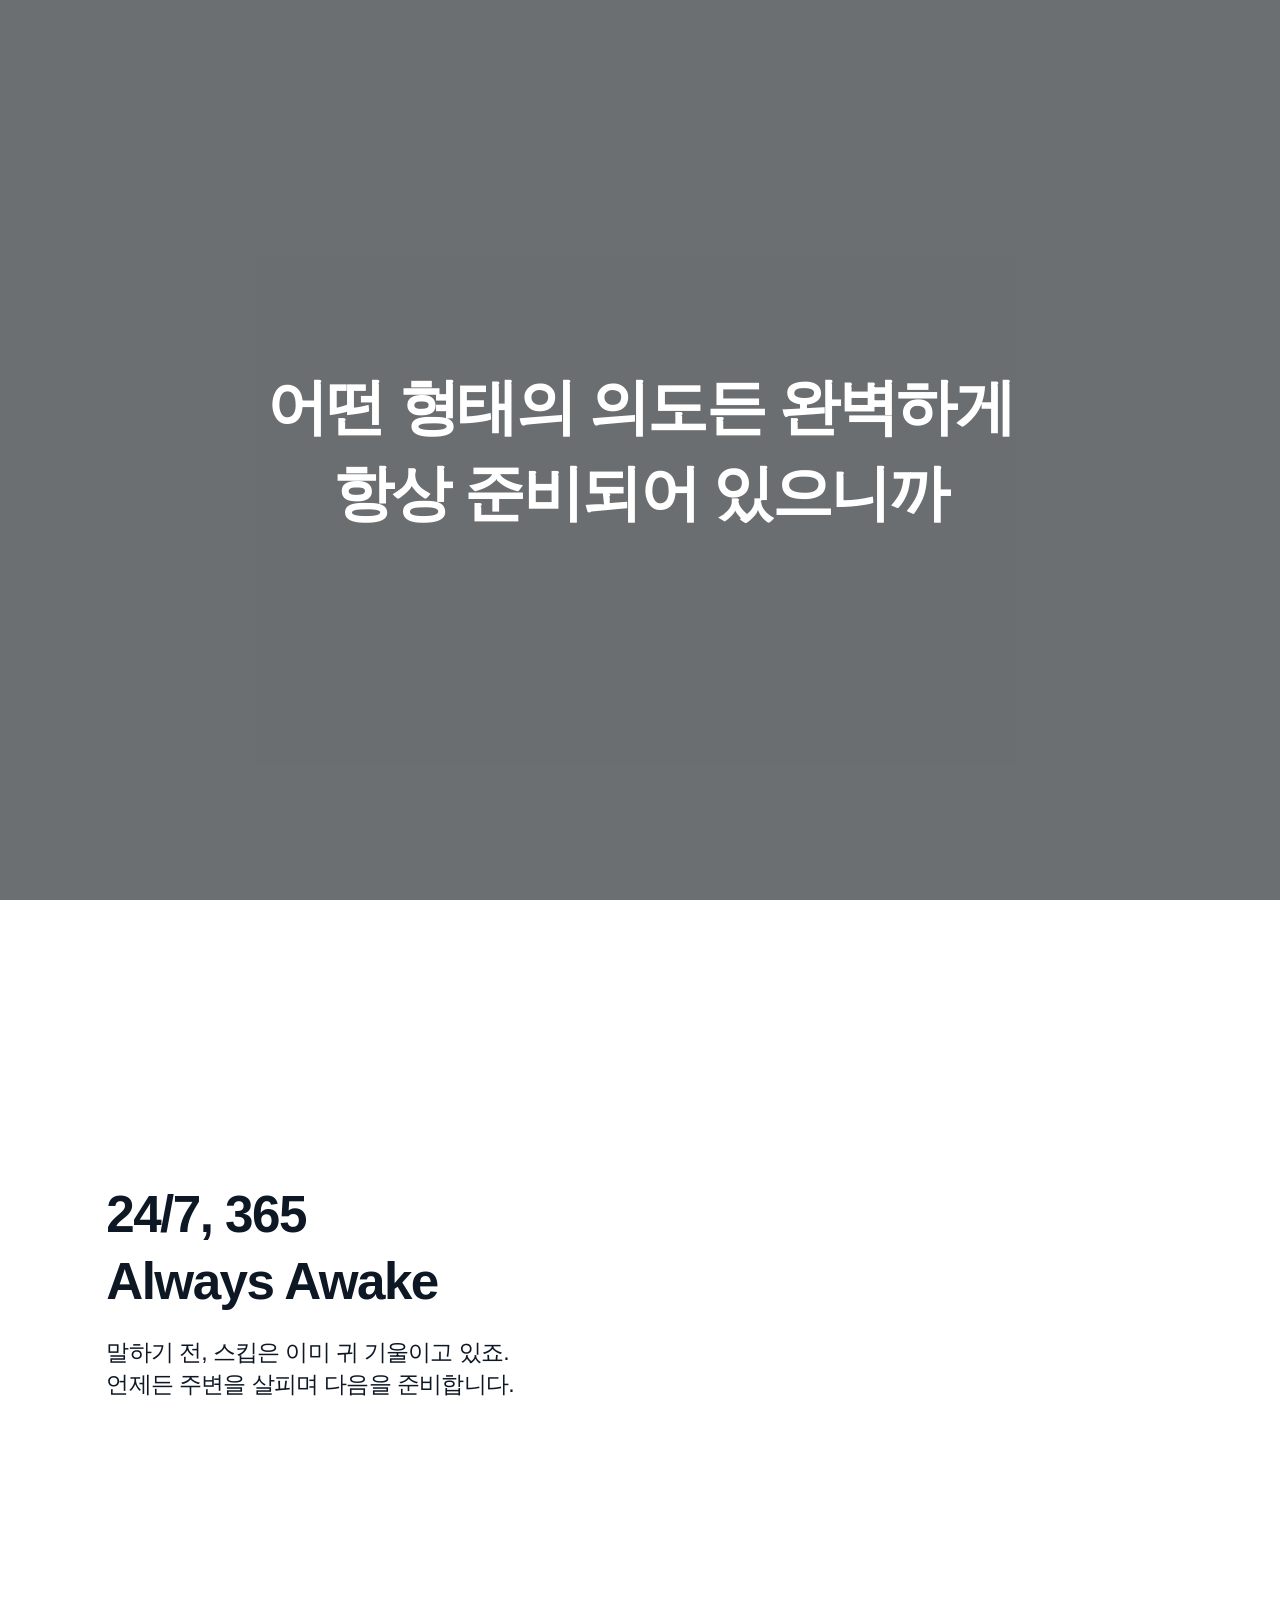
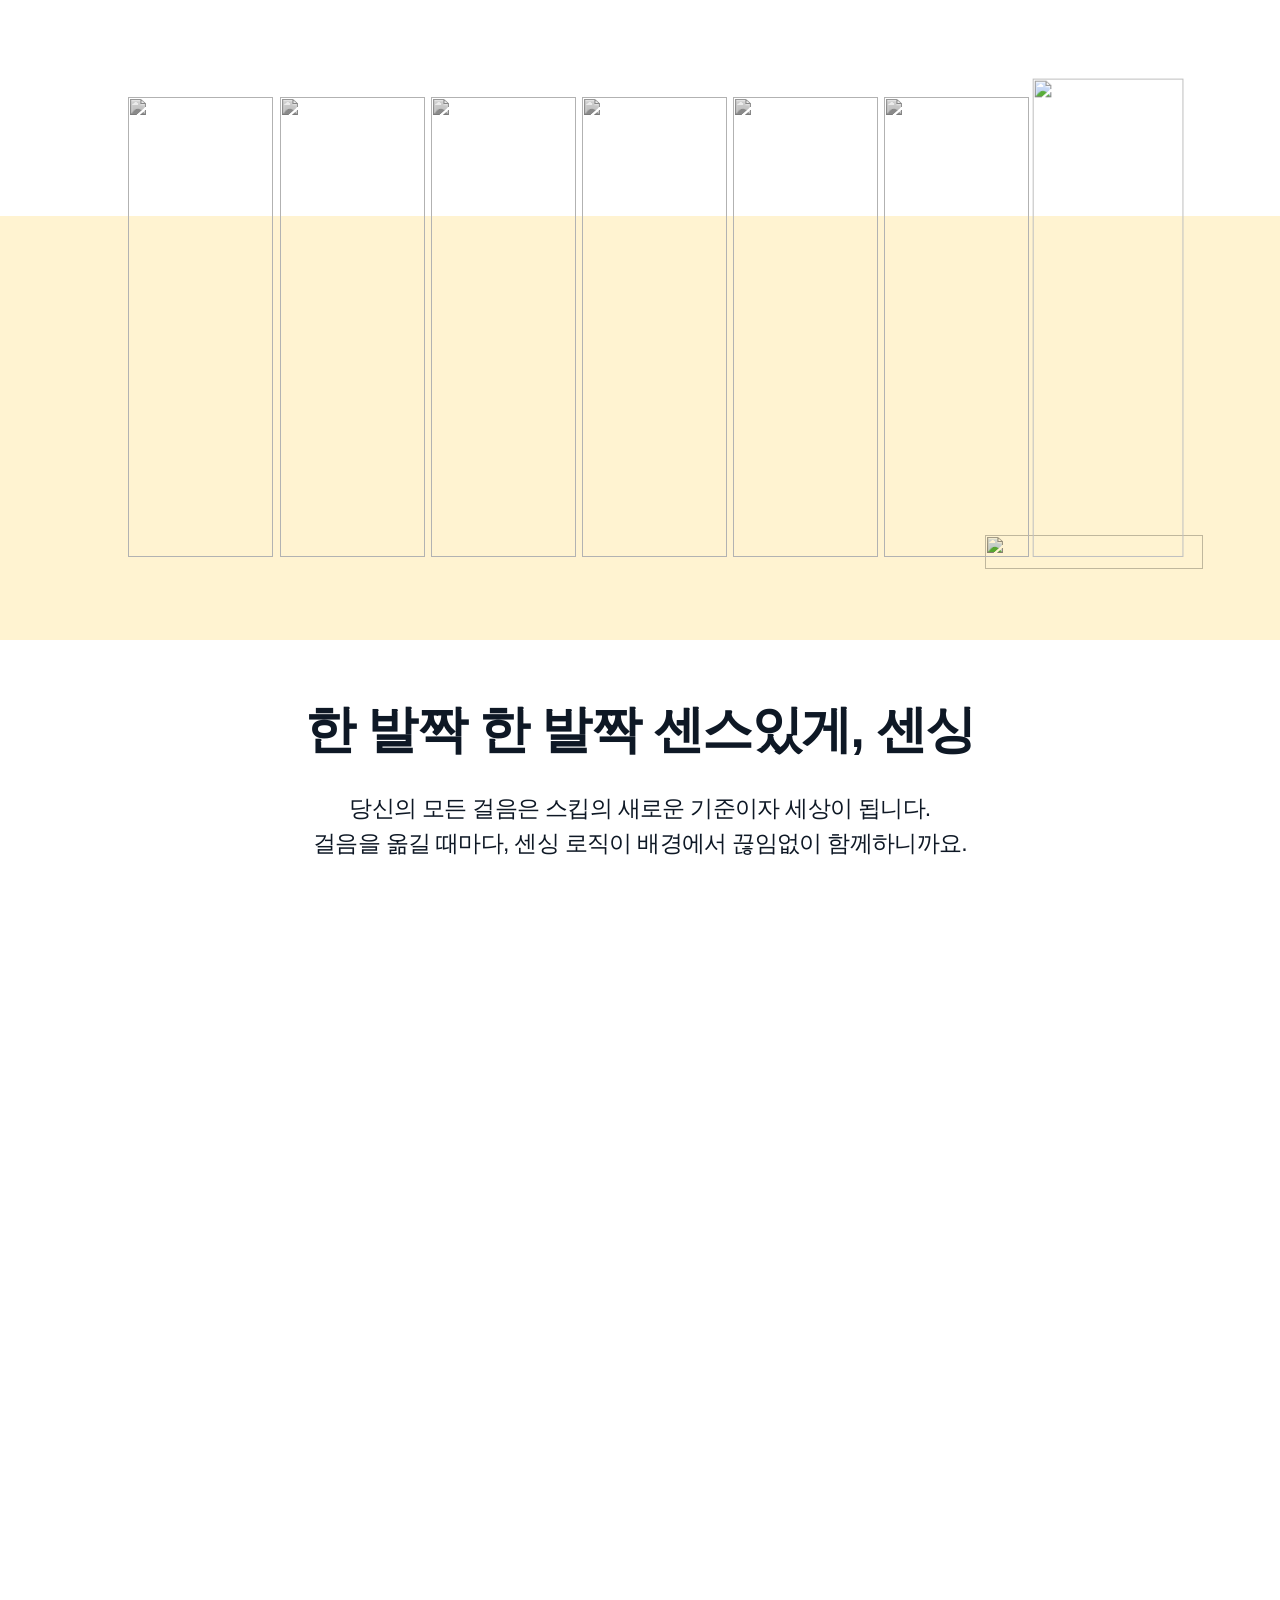
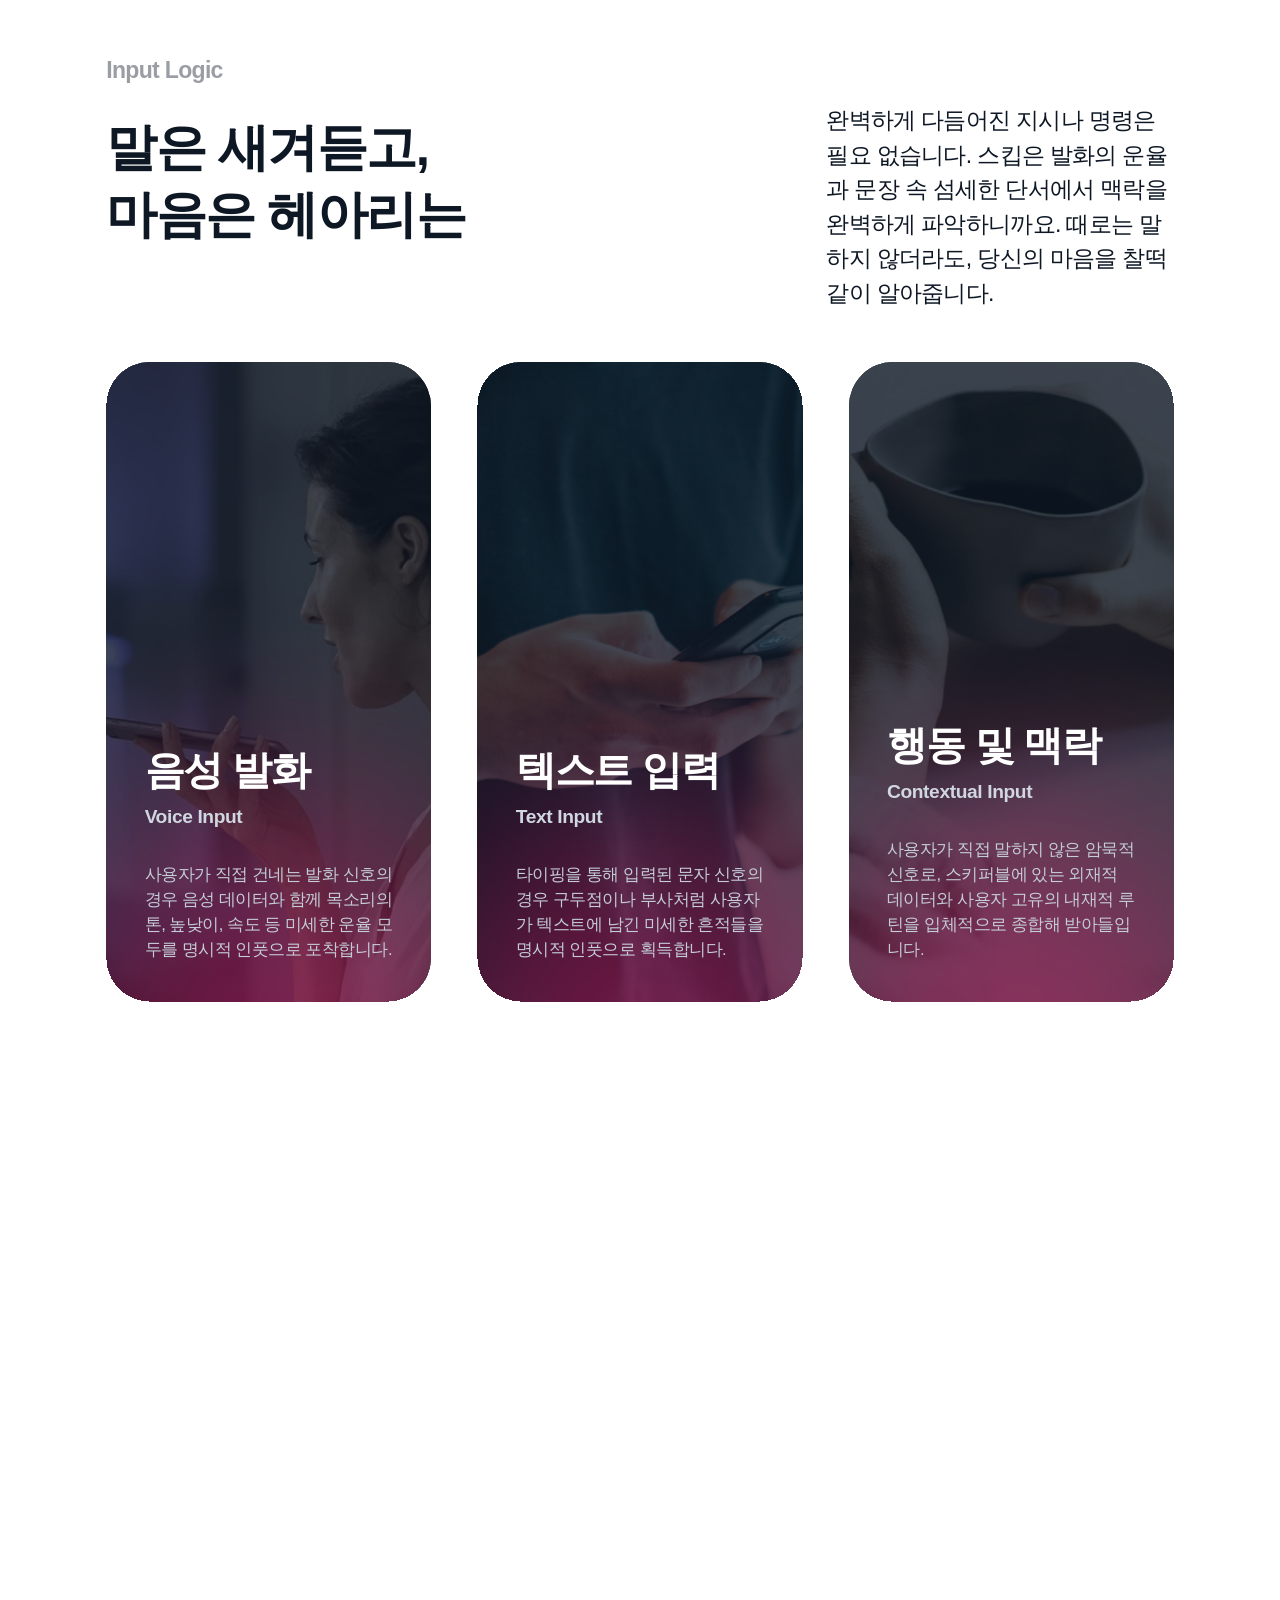
==== commit 6e8b08a3: "스며들다·새겨듣다·인덱스 인터랙션/디자인 리파인 - 스며들다: Parsing 픽셀 파티클(검정-핑크)이 제목 자리로 빨려들어가며 대체, 인트로 문구 중앙 배치, Skeep AI 배" ====
--- a/public/pages/saegyeodeutda.html
+++ b/public/pages/saegyeodeutda.html
@@ -6,6 +6,7 @@
   <title>새겨듣다 — Skeep Intelligence System™</title>
   <link href="https://cdn.jsdelivr.net/npm/pretendard@1.3.9/dist/web/static/pretendard.css" rel="stylesheet" />
   <link href="https://fonts.googleapis.com/css2?family=Bebas+Neue&display=swap" rel="stylesheet" />
+  <link href="../site-index.css" rel="stylesheet" />
   <style>
     *, *::before, *::after { margin: 0; padding: 0; box-sizing: border-box; }
     html { scroll-behavior: smooth; }
@@ -483,7 +484,7 @@
       position: absolute;
       inset: 0;
       border-radius: inherit;
-      background: linear-gradient(90deg, #FF0B6C 0%, #FF61A0 100%);
+      background: #FF0B6C;
       opacity: 0;
       transition: opacity .8s ease;
       pointer-events: none;
@@ -702,7 +703,7 @@
     .sd-card-list {
       display: grid;
       grid-template-columns: repeat(3, 1fr);
-      gap: 40px;
+      gap: 46px;
       height: 640px;
       align-items: stretch;
     }
@@ -731,28 +732,8 @@
       object-position: center center;
       transform: scale(1.035);
     }
-    .sd-info-card:nth-child(1) .sd-card-img img { object-position: 66% center; }
-    .sd-info-card:nth-child(3) .sd-card-img img { object-position: 54% center; }
-    .sd-card-img::after {
-      content: "";
-      position: absolute;
-      inset: 0;
-      pointer-events: none;
-      background:
-        linear-gradient(180deg, rgba(14, 24, 37, .76) 0%, rgba(14, 24, 37, .64) 42%, rgba(14, 24, 37, .88) 100%),
-        radial-gradient(ellipse at 34% 88%, rgba(0, 0, 0, .62) 0%, rgba(0, 0, 0, .30) 35%, rgba(0, 0, 0, 0) 76%);
-    }
-    .sd-card-glow {
-      position: absolute;
-      left: -20%;
-      bottom: -25%;
-      width: 100%;
-      height: 100%;
-      background: radial-gradient(circle, rgba(255,7,106,.55) 0%, rgba(255,7,106,0) 70%);
-      pointer-events: none;
-      z-index: 1;
-      display: none;
-    }
+    /* 스크림·핑크 글로우는 이미지에 이미 포함 → CSS 오버레이 제거 */
+    .sd-card-glow { display: none; }
     .sd-card-text {
       position: absolute;
       left: 0;
@@ -766,27 +747,27 @@
     }
     .sd-card-text h3 {
       margin: 0;
-      font-size: clamp(20px,2.85vw,52px);
-      line-height: 1.3;
+      font-size: clamp(20px,3.15vw,60px);
+      line-height: 1.5;
       font-weight: 600;
       letter-spacing: -0.03em;
       color: #fff;
     }
     .sd-card-text h3 span {
       display: block;
-      font-size: clamp(12px,1.4vw,24px);
-      font-weight: 500;
+      font-size: clamp(12px,1.5vw,28px);
+      font-weight: 600;
       color: #D0D7E0;
       letter-spacing: -0.02em;
-      margin-top: 4px;
+      margin-top: 2px;
     }
     .sd-card-text p {
       margin: 0;
-      font-size: clamp(12px,1.25vw,21px);
+      font-size: clamp(12px,1.3vw,24px);
       line-height: 1.5;
       font-weight: 500;
       color: #C4CCD7;
-      letter-spacing: -0.02em;
+      letter-spacing: -0.03em;
     }
     .input-hero-scroll {
       position: relative;
@@ -1521,14 +1502,20 @@
 
     /* ── FOOTER ── */
     .site-footer {
+      --footer-content-inset: var(--edge-padding);
+      position: relative;
       background: #fff; width: 100%; min-height: 800px;
       padding: 86px var(--edge-padding) 90px;
       display: flex; flex-direction: column; justify-content: space-between;
     }
+    .site-footer::before {
+      content: ""; position: absolute; top: 40px; left: var(--footer-content-inset); right: var(--footer-content-inset);
+      height: 1px; background: #e2e8ef;
+    }
     .footer-inner { display: flex; align-items: flex-start; justify-content: space-between; gap: clamp(64px, 10vw, 160px); width: 100%; }
     .footer-headline {
-      color: #000; font-family: -apple-system, BlinkMacSystemFont, "SF Pro Display", "Pretendard", sans-serif;
-      font-size: 56px; font-weight: 600; line-height: 1.2; letter-spacing: 0; white-space: nowrap;
+      color: #000; font-family: "SF Pro Display", "SF Pro", -apple-system, BlinkMacSystemFont, "Pretendard", sans-serif;
+      font-size: 52px; font-weight: 500; line-height: normal; letter-spacing: -0.03em; white-space: nowrap;
     }
     .footer-nav { display: flex; align-items: flex-start; gap: clamp(56px, 5.2vw, 100px); }
     .footer-group { width: 170px; display: flex; flex-direction: column; gap: 24px; }
@@ -1539,17 +1526,18 @@
       color: #0e1825; font-size: 20px; font-weight: 500; line-height: 1.2; letter-spacing: 0; text-decoration: none;
     }
     .footer-link::after { content: "↗"; color: #8390a2; font-size: 18px; font-weight: 500; line-height: 1; }
-    .footer-copy { color: #8390a2; font-size: 20px; font-weight: 500; line-height: 1.2; letter-spacing: 0; }
+    .footer-copy { color: #8390a2; font-size: 18px; font-weight: 500; line-height: normal; letter-spacing: -0.03em; }
 
     @media (max-width: 1100px) {
-      .site-footer { min-height: 0; padding: 72px 80px 64px; gap: 96px; }
+      .site-footer { --footer-content-inset: 80px; min-height: 0; padding: 72px 80px 64px; gap: 96px; }
       .footer-inner { flex-direction: column; gap: 56px; }
-      .footer-headline { font-size: clamp(40px, 7vw, 56px); white-space: normal; }
+      .footer-headline { font-size: clamp(40px, 7vw, 52px); white-space: normal; }
       .footer-nav { width: 100%; justify-content: space-between; gap: 32px; }
     }
 
     @media (max-width: 760px) {
-      .site-footer { padding: 56px 24px 48px; gap: 72px; }
+      .site-footer { --footer-content-inset: 24px; padding: 56px 24px 48px; gap: 72px; }
+      .site-footer::before { top: 28px; }
       .footer-headline { font-size: 36px; }
       .footer-nav { flex-direction: column; gap: 36px; }
       .footer-group { width: 100%; }
@@ -1572,7 +1560,7 @@
     <p class="sd-body">말하기 전, 스킵은 이미 귀 기울이고 있죠.<br>언제든 주변을 살피며 다음을 준비합니다.</p>
   </div>
   <div class="sd-pill-row fi">
-    <video src="assets/sensing-input-pause.mp4" autoplay muted playsinline id="pillVideo"></video>
+    <video src="assets/sensing-input-pause-loop.mp4" autoplay loop muted playsinline preload="auto" id="pillVideo"></video>
   </div>
 </section>
 
@@ -1655,7 +1643,7 @@
 <section class="sd-section sd-card-section fi">
   <div class="sd-card-list">
     <article class="sd-info-card">
-      <div class="sd-card-img"><img src="1.png" alt="음성 발화 입력 예시"></div>
+      <div class="sd-card-img"><img src="assets/input-card-voice.png" alt="음성 발화 입력 예시"></div>
       <div class="sd-card-glow"></div>
       <div class="sd-card-text">
         <h3>음성 발화<span>Voice Input</span></h3>
@@ -1663,7 +1651,7 @@
       </div>
     </article>
     <article class="sd-info-card">
-      <div class="sd-card-img"><img src="2.png" alt="텍스트 입력 예시"></div>
+      <div class="sd-card-img"><img src="assets/input-card-text.png" alt="텍스트 입력 예시"></div>
       <div class="sd-card-glow"></div>
       <div class="sd-card-text">
         <h3>텍스트 입력<span>Text Input</span></h3>
@@ -1671,7 +1659,7 @@
       </div>
     </article>
     <article class="sd-info-card">
-      <div class="sd-card-img"><img src="3.png" alt="행동 및 맥락 입력 예시"></div>
+      <div class="sd-card-img"><img src="assets/input-card-context.png" alt="행동 및 맥락 입력 예시"></div>
       <div class="sd-card-glow"></div>
       <div class="sd-card-text">
         <h3>행동 및 맥락<span>Contextual Input</span></h3>
@@ -1831,41 +1819,6 @@
 </footer>
 
 <script>
-  // Sensing/Input/Pause pill video: plays forward then backward (boomerang),
-  // so the loop point is seamless instead of jump-cutting back to frame 0.
-  (function () {
-    const v = document.getElementById('pillVideo');
-    if (!v) return;
-    let rafId = null;
-    let reverseStart = null;
-    let reverseFromTime = 0;
-
-    // Target currentTime is computed from wall-clock elapsed time since the
-    // reverse began (not accumulated per-frame deltas), so it stays correctly
-    // paced even if requestAnimationFrame fires unevenly.
-    function stepReverse(ts) {
-      if (reverseStart === null) {
-        reverseStart = ts;
-        reverseFromTime = v.currentTime;
-      }
-      const elapsed = (ts - reverseStart) / 1000;
-      const t = reverseFromTime - elapsed;
-      if (t <= 0) {
-        v.currentTime = 0;
-        reverseStart = null;
-        v.play();
-        return;
-      }
-      v.currentTime = t;
-      rafId = requestAnimationFrame(stepReverse);
-    }
-
-    v.addEventListener('ended', () => {
-      reverseStart = null;
-      rafId = requestAnimationFrame(stepReverse);
-    });
-  })();
-
   // Input Logic hero: play to the end, then seek backward frame-by-frame
   // before starting forward playback again for a seamless ping-pong loop.
   (function () {
@@ -2455,5 +2408,6 @@
     updateFlowState();
   })();
 </script>
+<script src="../site-index.js"></script>
 </body>
 </html>
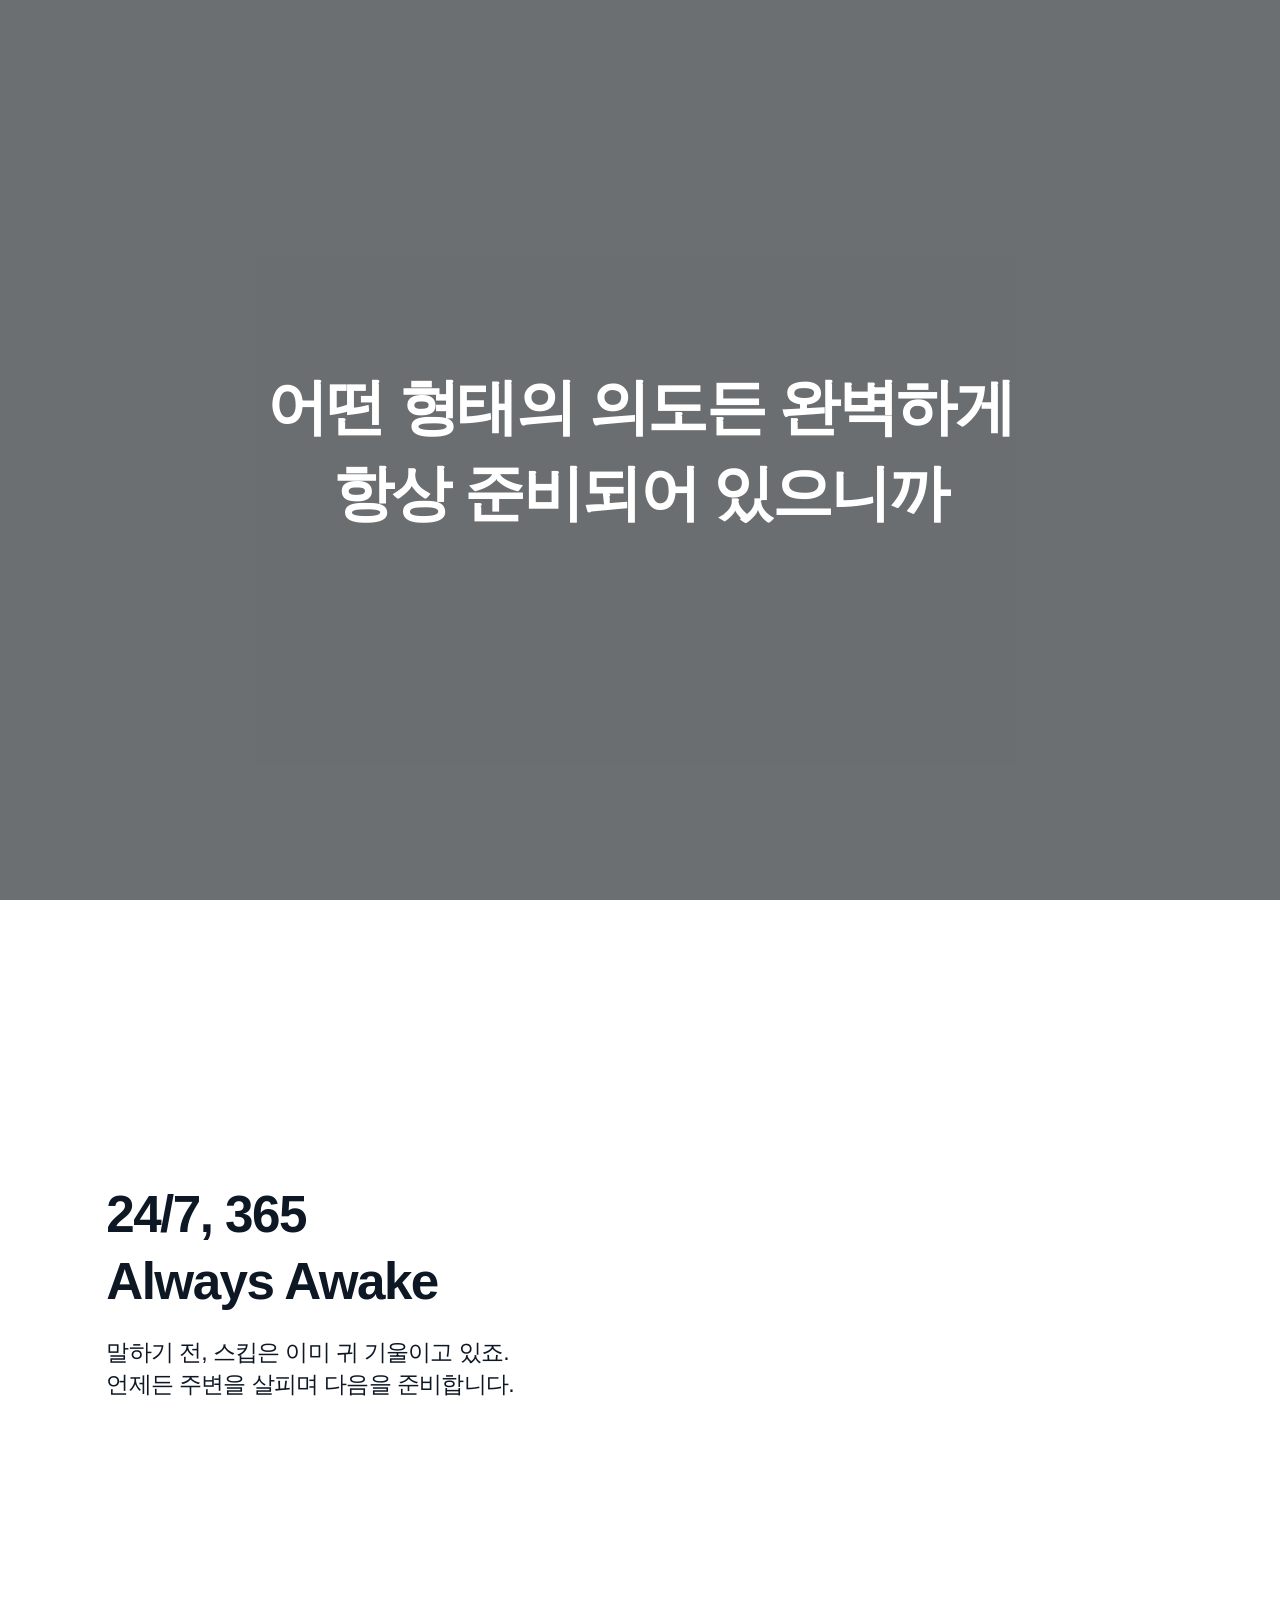
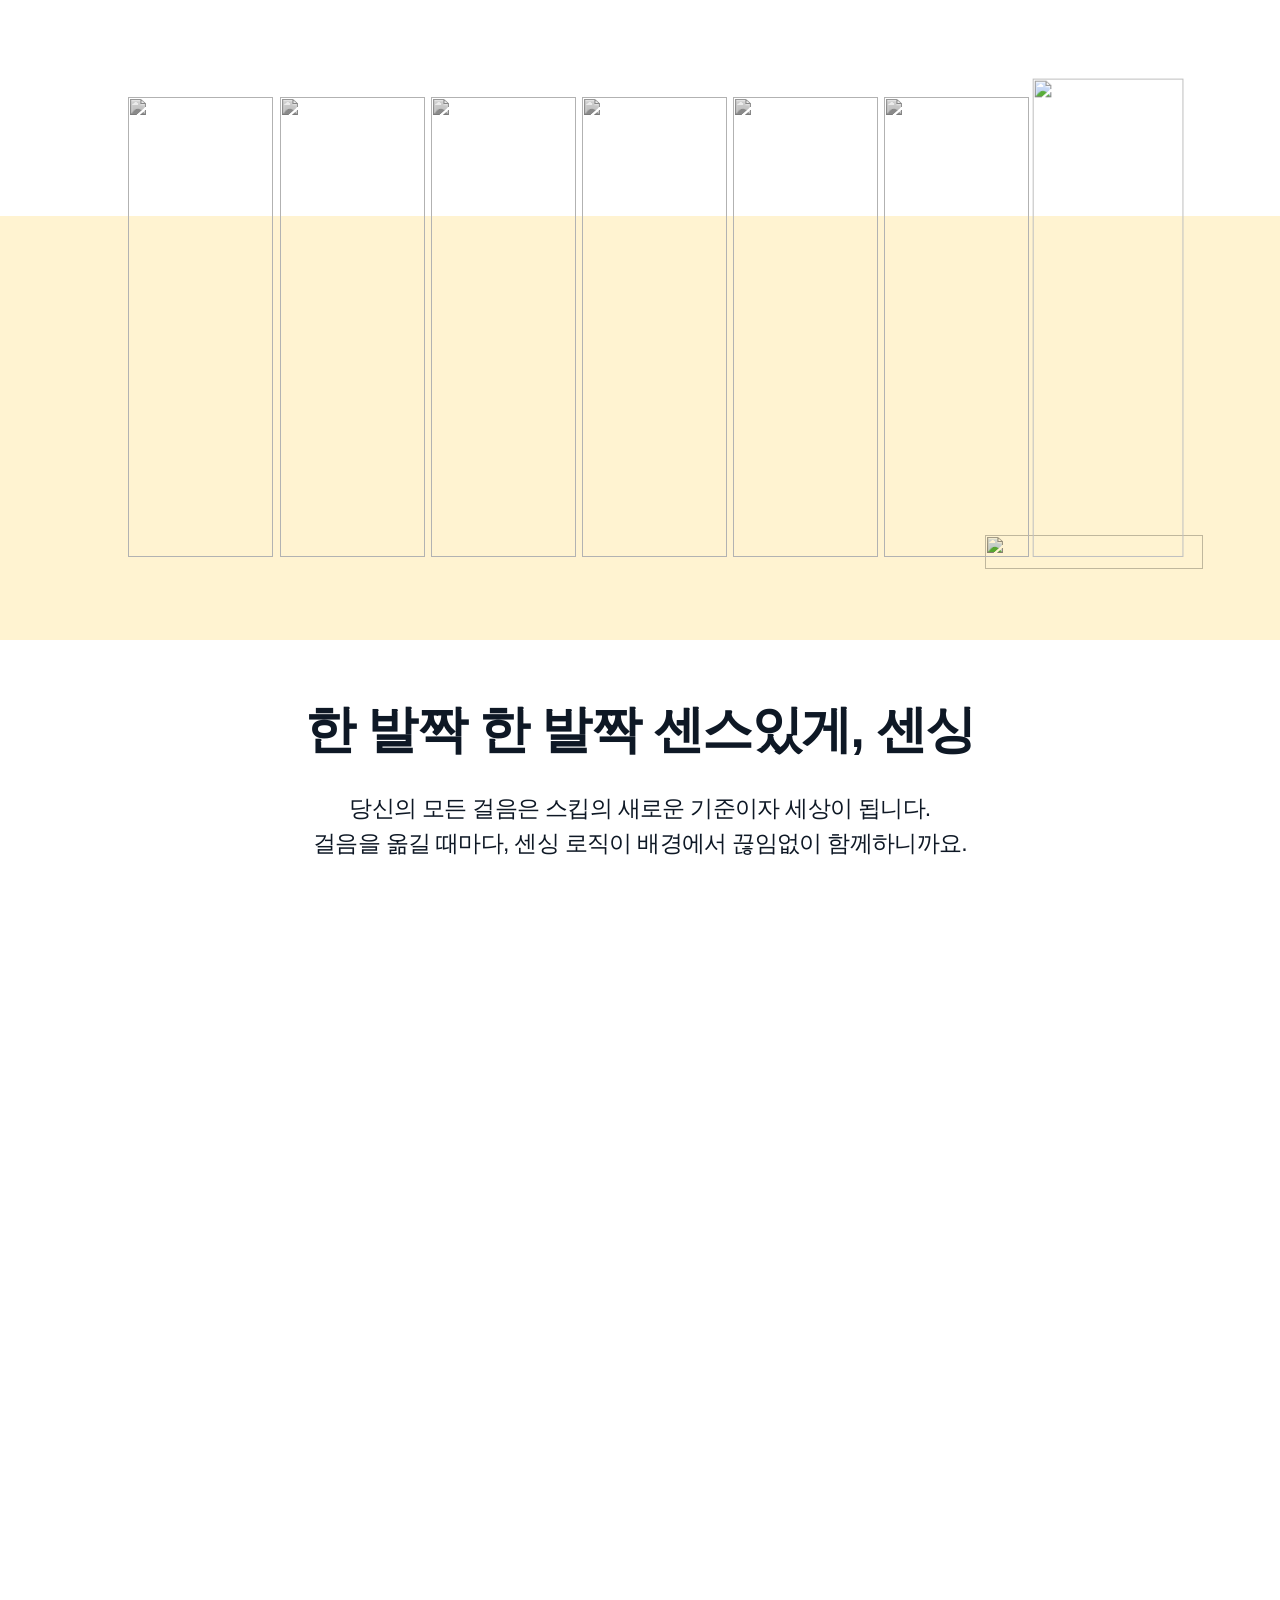
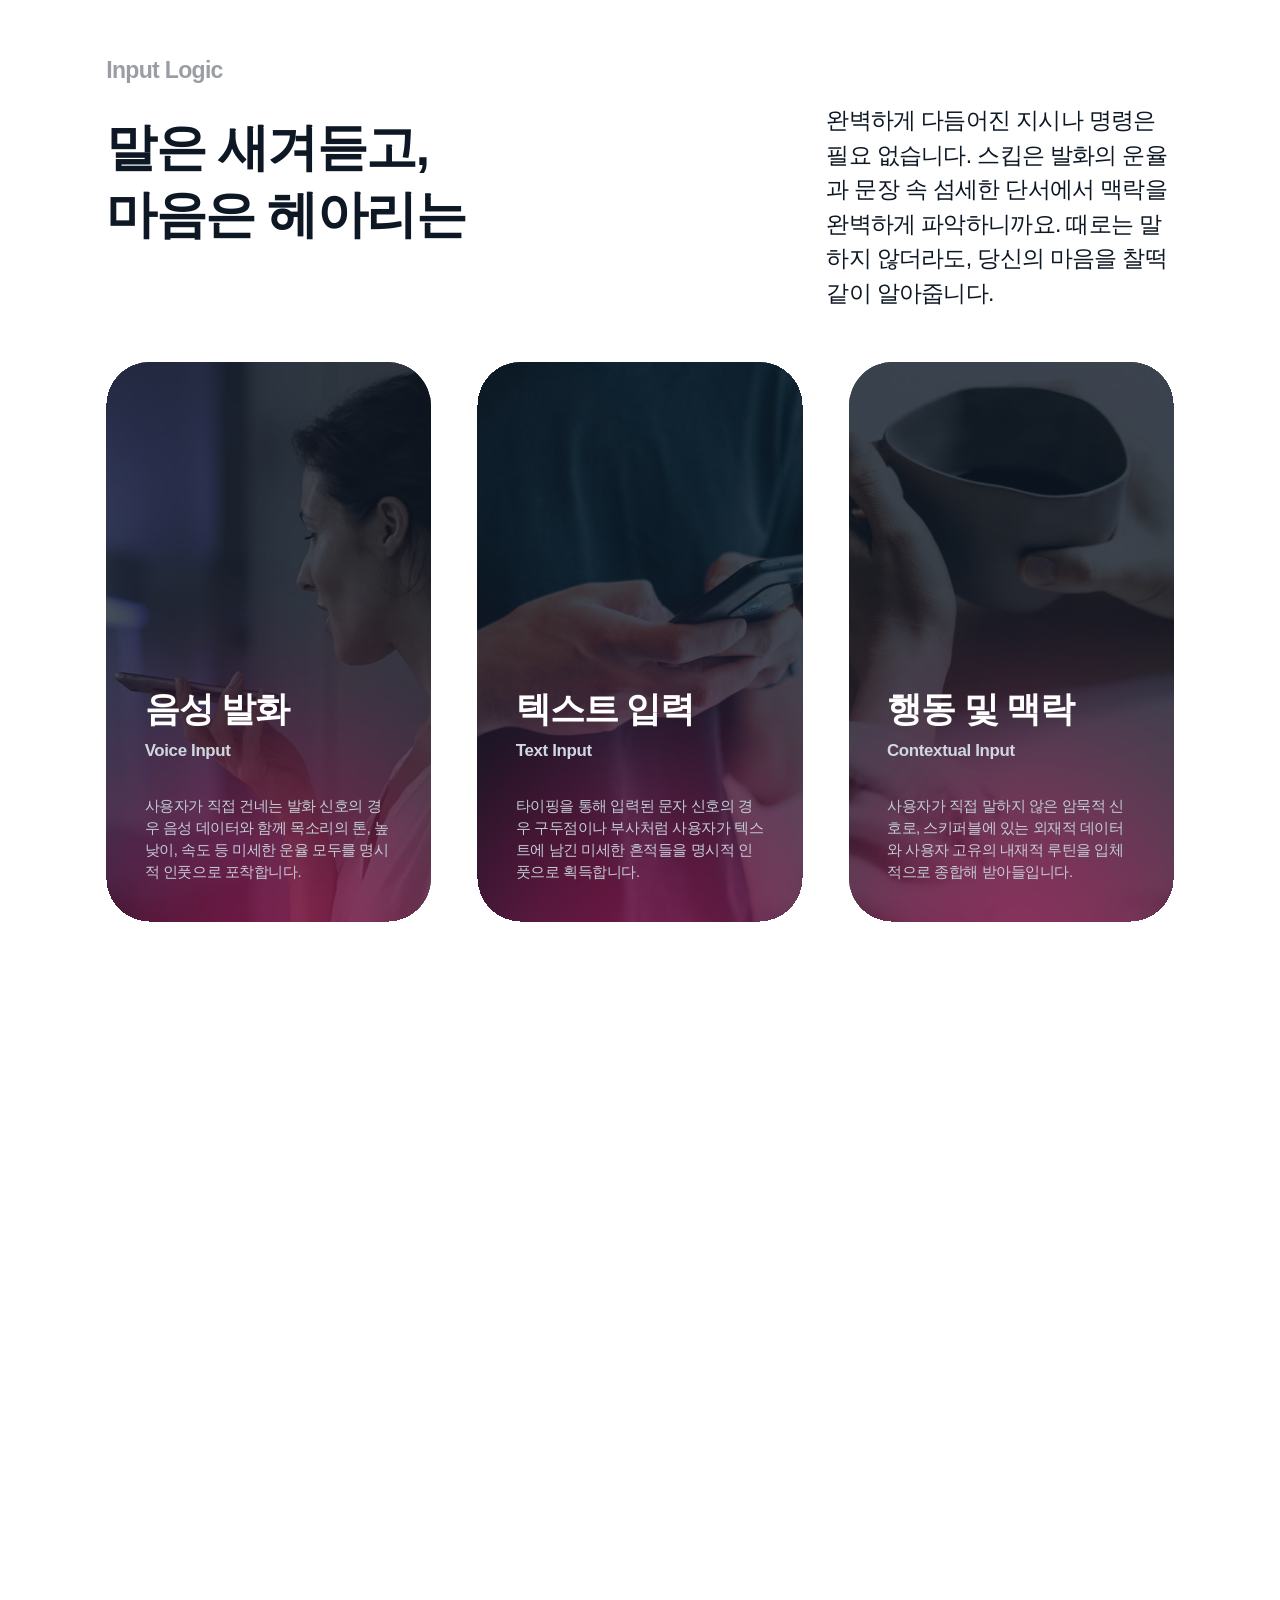
==== commit acfd329b: "인덱스·새겨듣다 간격/크기 리파인 - 인덱스: 레이어 카드 가운데정렬+핑크 텍스트, 토글 회색 통일, UX Logic 세로 간격 확대, SERVICE/PRODUCT/SPACE 카드" ====
--- a/public/pages/saegyeodeutda.html
+++ b/public/pages/saegyeodeutda.html
@@ -704,7 +704,7 @@
       display: grid;
       grid-template-columns: repeat(3, 1fr);
       gap: 46px;
-      height: 640px;
+      height: 560px;
       align-items: stretch;
     }
     .sd-info-card {
@@ -747,7 +747,7 @@
     }
     .sd-card-text h3 {
       margin: 0;
-      font-size: clamp(20px,3.15vw,60px);
+      font-size: clamp(18px,2.75vw,52px);
       line-height: 1.5;
       font-weight: 600;
       letter-spacing: -0.03em;
@@ -755,7 +755,7 @@
     }
     .sd-card-text h3 span {
       display: block;
-      font-size: clamp(12px,1.5vw,28px);
+      font-size: clamp(11px,1.32vw,24px);
       font-weight: 600;
       color: #D0D7E0;
       letter-spacing: -0.02em;
@@ -763,7 +763,7 @@
     }
     .sd-card-text p {
       margin: 0;
-      font-size: clamp(12px,1.3vw,24px);
+      font-size: clamp(11px,1.15vw,21px);
       line-height: 1.5;
       font-weight: 500;
       color: #C4CCD7;
